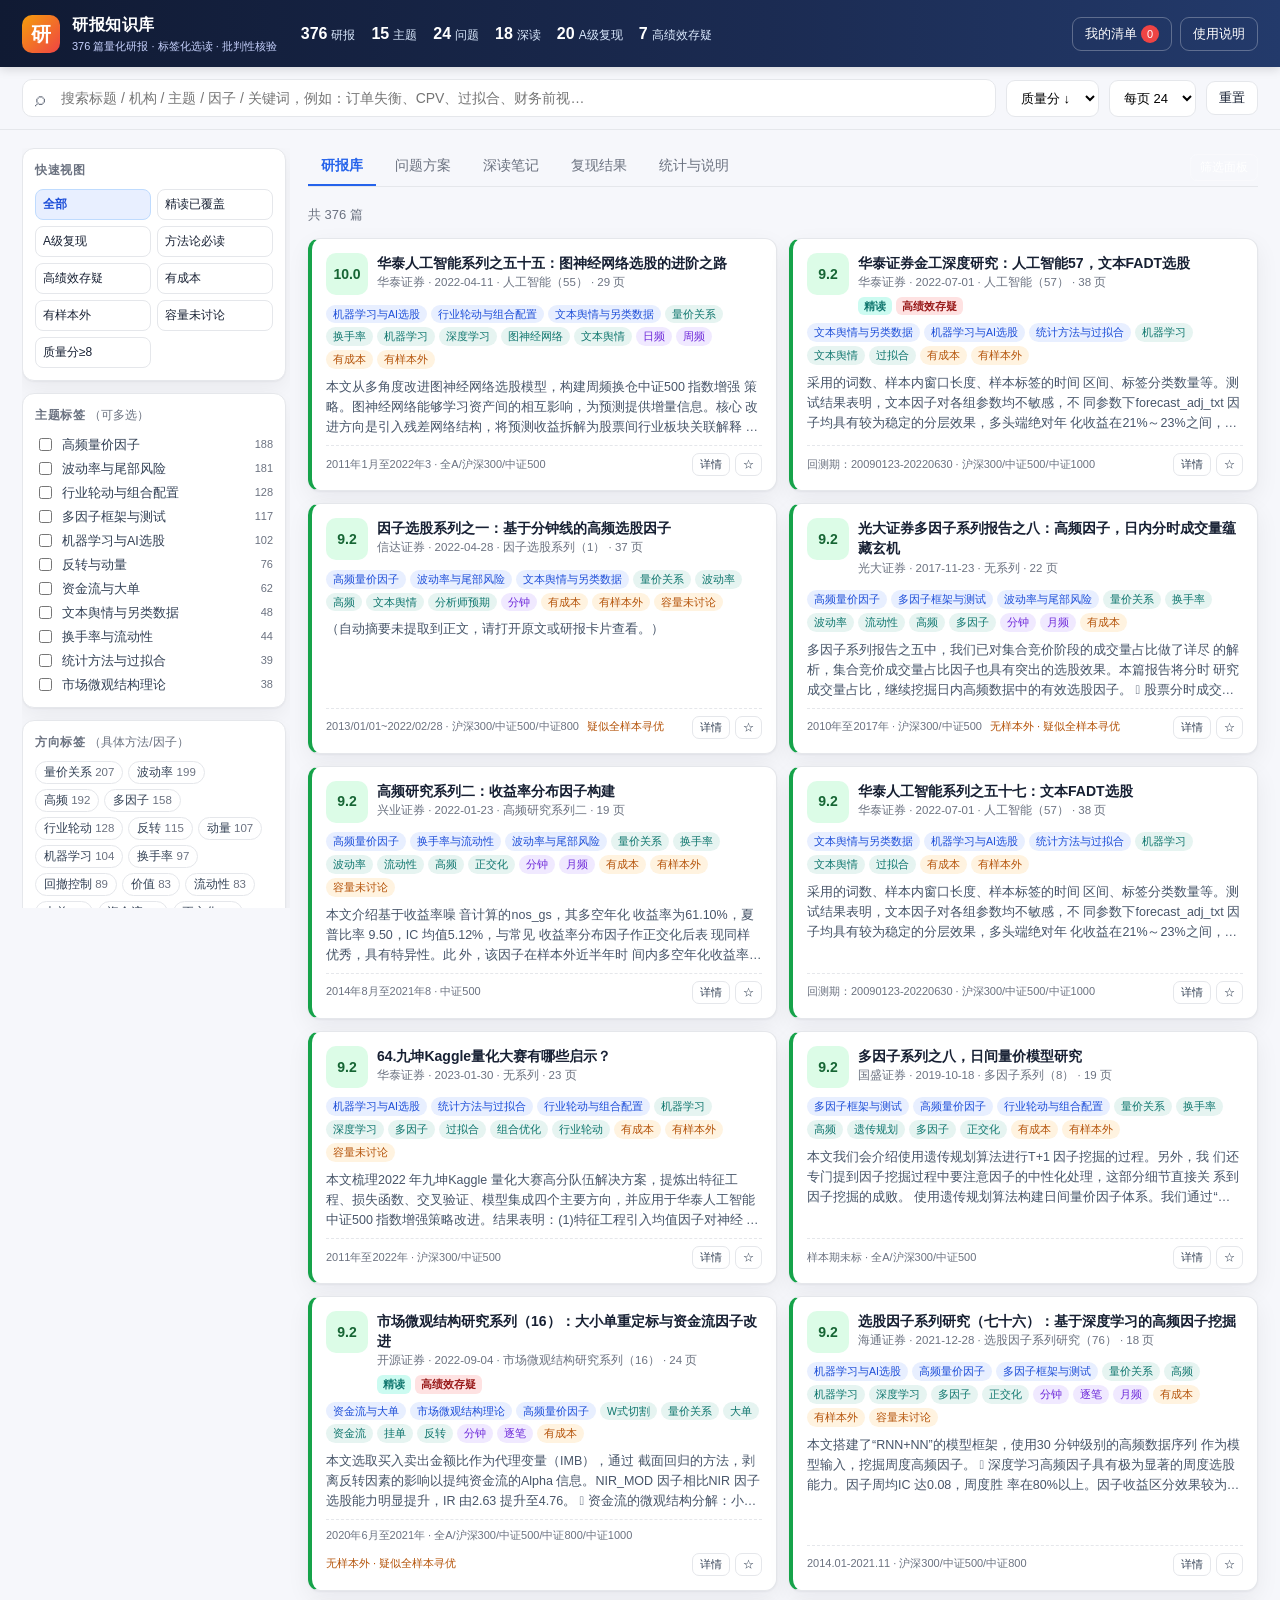
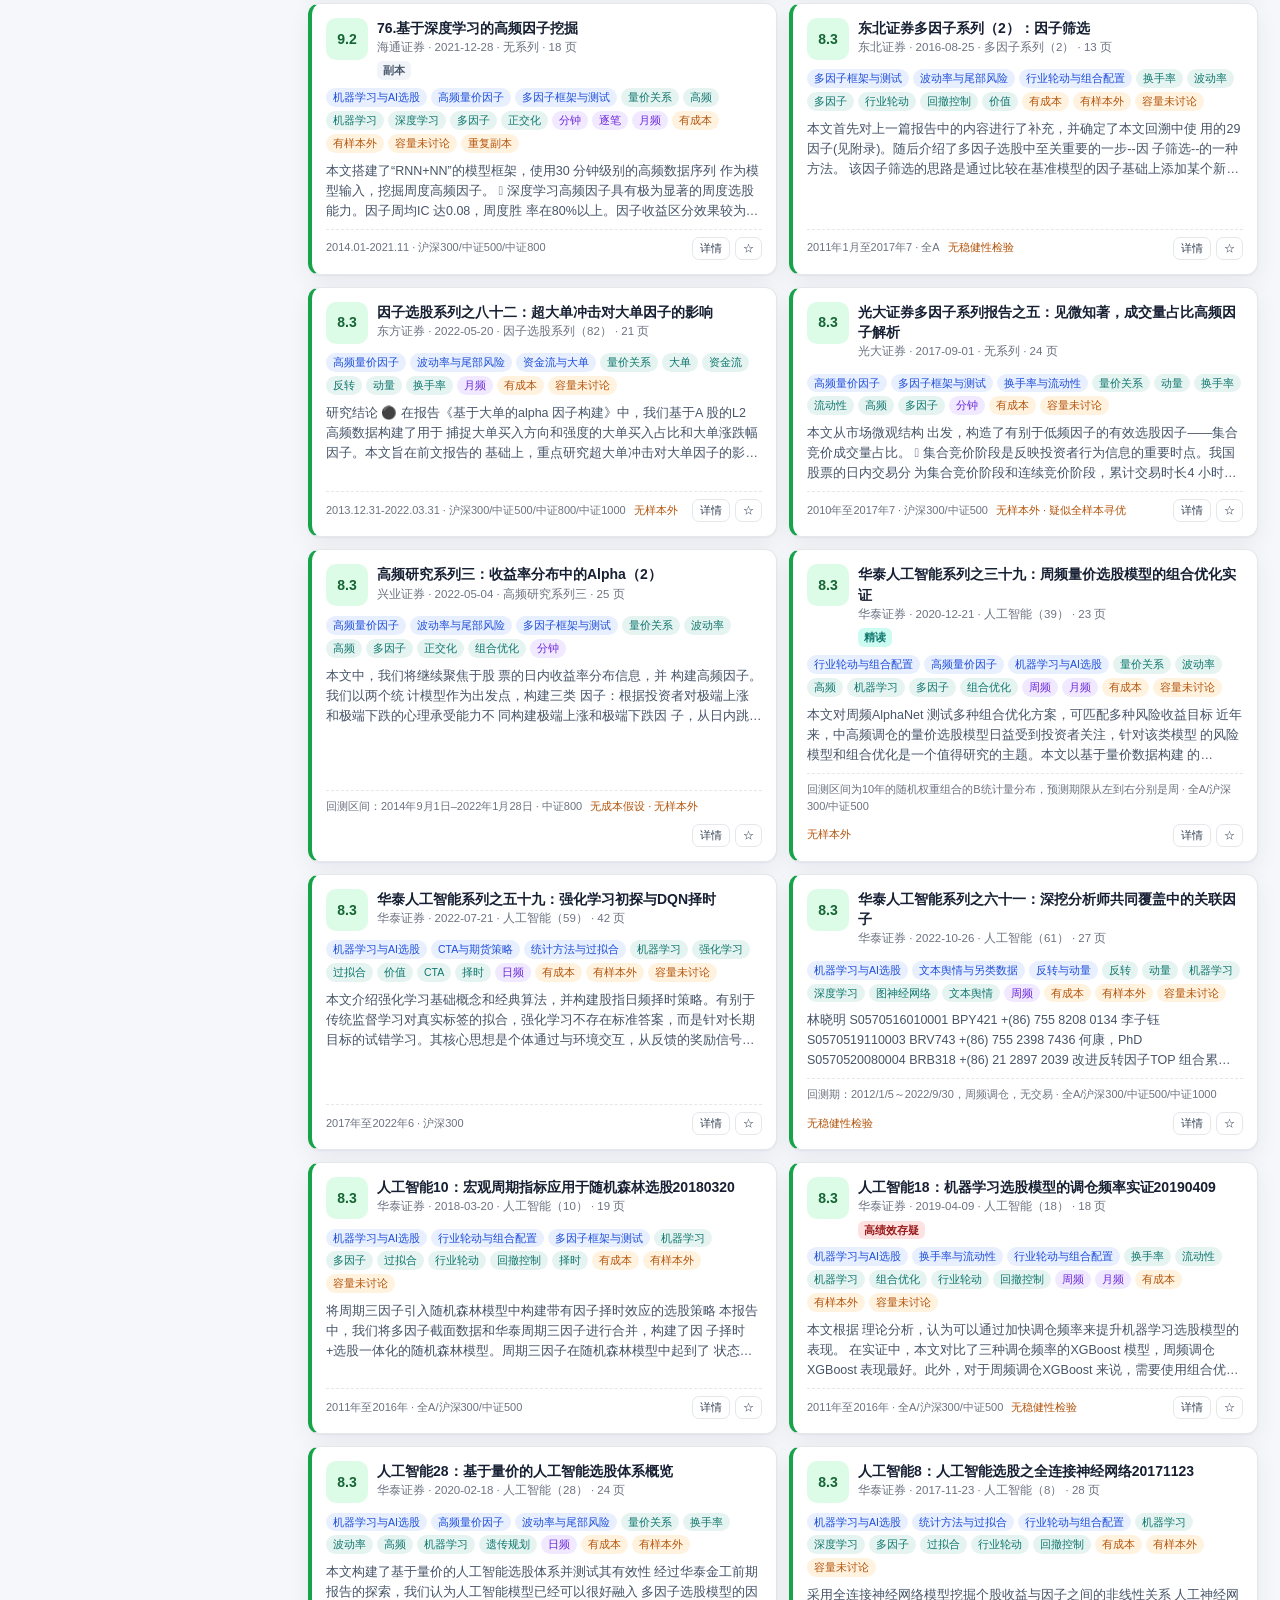
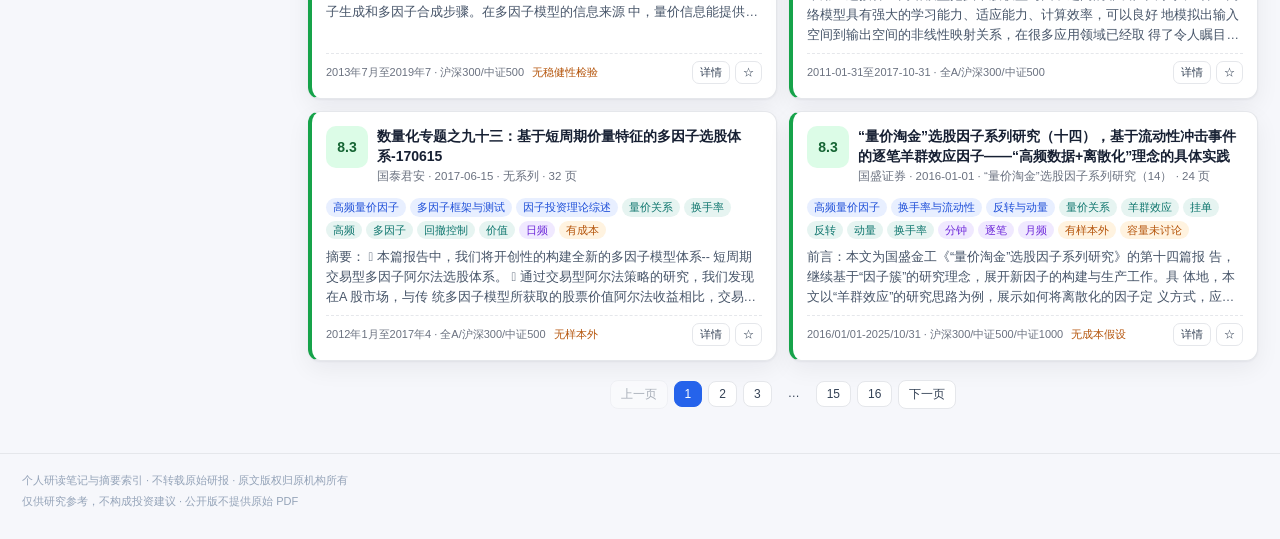
==== index.html @ 645e10ea "Initial public knowledge base" ====
<!DOCTYPE html>
<html lang="zh-CN">
<head>
  <meta charset="UTF-8">
  <meta name="viewport" content="width=device-width, initial-scale=1.0">
  <title>研报知识库 · 可视化选读</title>
  <link rel="stylesheet" href="style.css">
</head>
<body>
  <header class="topbar">
    <div class="brand">
      <div class="brand-mark">研</div>
      <div>
        <div class="brand-title">研报知识库</div>
        <div class="brand-sub">376 篇量化研报 · 标签化选读 · 批判性核验</div>
      </div>
    </div>
    <div class="topstats" id="topStats"></div>
    <div class="topactions">
      <button class="btn ghost" id="btnBookmarks">我的清单 <span class="count" id="bmCount">0</span></button>
      <button class="btn ghost" id="btnHelp">使用说明</button>
    </div>
  </header>

  <div class="searchbar">
    <div class="searchbox">
      <span class="search-icon">⌕</span>
      <input id="searchInput" type="search" placeholder="搜索标题 / 机构 / 主题 / 因子 / 关键词，例如：订单失衡、CPV、过拟合、财务前视…">
    </div>
    <select id="sortSelect" class="select" title="排序">
      <option value="score_desc">质量分 ↓</option>
      <option value="score_asc">质量分 ↑</option>
      <option value="date_desc">日期 ↓</option>
      <option value="date_asc">日期 ↑</option>
      <option value="firm_asc">机构 A-Z</option>
      <option value="title_asc">标题 A-Z</option>
    </select>
    <select id="pageSize" class="select" title="每页数量">
      <option value="24">每页 24</option>
      <option value="48">每页 48</option>
      <option value="96">每页 96</option>
      <option value="all">全部</option>
    </select>
    <button class="btn" id="btnReset">重置</button>
  </div>

  <div class="layout">
    <aside class="sidebar" id="sidebar">
      <section class="side-section">
        <h3>快速视图</h3>
        <div class="quick-grid" id="quickViews"></div>
      </section>

      <section class="side-section">
        <h3>主题标签 <span class="muted">（可多选）</span></h3>
        <div class="check-list" id="topicFilters"></div>
      </section>

      <section class="side-section">
        <h3>方向标签 <span class="muted">（具体方法/因子）</span></h3>
        <div class="tagcloud" id="directionFilters"></div>
      </section>

      <section class="side-section">
        <h3>筛选</h3>
        <label class="field">
          <span>机构</span>
          <select id="firmSelect" class="select wide"><option value="">全部机构</option></select>
        </label>
        <label class="field">
          <span>年份</span>
          <select id="yearSelect" class="select wide"><option value="">全部年份</option></select>
        </label>
        <label class="field">
          <span>最低质量分 <b id="scoreVal">0</b></span>
          <input id="scoreRange" type="range" min="0" max="10" step="0.5" value="0">
        </label>
      </section>

      <section class="side-section side-note">
        <h3>标签说明</h3>
        <div class="legend">
          <span class="tag topic">主题</span>
          <span class="tag direction">方向</span>
          <span class="tag data">数据</span>
          <span class="tag value">价值</span>
          <span class="tag deep">精读</span>
          <span class="tag suspect">存疑</span>
        </div>
        <p>质量分来自证据关键词评分（样本期/股票池/成本/样本外/稳健性/正交/容量等），是“证据披露完整度”，不是收益预测。</p>
      </section>
    </aside>

    <main class="main">
      <nav class="tabs">
        <button class="tab active" data-tab="reports">研报库</button>
        <button class="tab" data-tab="problems">问题方案</button>
        <button class="tab" data-tab="deep">深读笔记</button>
        <button class="tab" data-tab="repro">复现结果</button>
        <button class="tab" data-tab="stats">统计与说明</button>
        <span class="tab-spacer"></span>
        <button class="btn small ghost" id="btnToggleSide">筛选面板</button>
      </nav>

      <section id="view-reports" class="view">
        <div class="resultbar">
          <div id="resultCount" class="result-count"></div>
          <div id="activeChips" class="active-chips"></div>
        </div>
        <div id="cards" class="cards"></div>
        <div id="pagination" class="pagination"></div>
      </section>

      <section id="view-problems" class="view" hidden>
        <div class="section-head">
          <h2>问题 → 多方案</h2>
          <p>按“症状/目标”选择问题卡；每张卡有 4-6 种方案、适用条件、风险与最小验证。</p>
        </div>
        <div id="problemList" class="problem-grid"></div>
      </section>

      <section id="view-deep" class="view" hidden>
        <div class="section-head">
          <h2>深读笔记</h2>
          <p>精读笔记、交叉核验、轻量验证与质量矩阵；含批判性意见，引用前请回原文核对。</p>
        </div>
        <div id="deepList" class="deep-grid"></div>
      </section>

      <section id="view-repro" class="view" hidden>
        <div class="section-head">
          <h2>第一批初步简单验证（日频因子）</h2>
          <p><b>L1 初步简单验证，不是完整复现，也不是策略推荐/实盘依据。</b>数据 2014-2025（剔除 2026 异常月）；日频、单一股票池、无行业中性/分钟/逐笔；详细报告见 <code>09_复现/05_报告/复现报告_第一批.md</code>。</p>
        </div>
        <div id="reproContent"></div>
      </section>

      <section id="view-stats" class="view" hidden>
        <div class="section-head">
          <h2>统计与使用说明</h2>
          <p>标签分布、机构分布、年份分布与质量分分布；点击主题条可直接筛选。</p>
        </div>
        <div id="statsContent" class="stats-wrap"></div>
      </section>
    </main>
  </div>

  <div id="modal" class="modal" hidden>
    <div class="modal-mask" data-close="1"></div>
    <div class="modal-body">
      <button class="modal-close" data-close="1">×</button>
      <div id="modalContent"></div>
    </div>
  </div>

  <div id="bookmarkPanel" class="drawer" hidden>
    <div class="drawer-mask" data-close-drawer="1"></div>
    <div class="drawer-body">
      <div class="drawer-head">
        <h2>我的清单</h2>
        <button class="btn small" data-close-drawer="1">关闭</button>
      </div>
      <div class="drawer-actions">
        <button class="btn small" id="btnExportCsv">导出 CSV</button>
        <button class="btn small" id="btnCopyMd">复制 Markdown</button>
        <button class="btn small danger" id="btnClearBm">清空</button>
      </div>
      <div id="bmList" class="bm-list"></div>
    </div>
  </div>

  <div id="helpPanel" class="drawer" hidden>
    <div class="drawer-mask" data-close-drawer="1"></div>
    <div class="drawer-body">
      <div class="drawer-head">
        <h2>使用说明</h2>
        <button class="btn small" data-close-drawer="1">关闭</button>
      </div>
      <div class="help-content">
        <h3>怎么选读</h3>
        <ol>
          <li><b>快速视图</b>：先点“精读已覆盖 / A级复现 / 方法论必读 / 高绩效存疑”，缩小范围。</li>
          <li><b>主题 + 方向标签</b>：主题回答“属于哪一类”，方向标签回答“具体讲什么因子/方法”。</li>
          <li><b>质量分</b>：证据披露完整度（样本期/股票池/成本/样本外/稳健性/正交/容量），不是收益高低。</li>
          <li><b>红旗</b>：卡片上的“高绩效存疑”表示绩效异常好、需 PBO/成本/样本外复核，不代表造假。</li>
          <li><b>收藏</b>：点 ☆ 加入“我的清单”，可导出 CSV/Markdown，作为你的阅读/复现队列。</li>
        </ol>
        <h3>标签体系</h3>
        <ul>
          <li><span class="tag topic">主题</span> 15 个知识域（高频量价、订单流、多因子、ML……）。</li>
          <li><span class="tag direction">方向</span> 具体因子/方法（W式切割、CPV/RPV、订单失衡、大单、知情交易……）。</li>
          <li><span class="tag data">数据</span> 分钟/快照/逐笔/Level2/日频/周频/月频。</li>
          <li><span class="tag value">价值</span> 精读、A级复现、方法论必读、有成本、有样本外、容量未讨论、重复副本。</li>
        </ul>
        <h3>引用与核对</h3>
        <p>本地版详情页有“卡片”和“原文”链接；公开版不提供原始 PDF。引用格式：<code>[P0021] 东吴证券《订单簿的温度（一）》</code>。</p>
        <h3>注意</h3>
        <p>所有摘要/标签为自动提取，公式/参数以原文为准；质量分是关键词法的粗筛，可能误判。</p>
      </div>
    </div>
  </div>

  <footer class="footer">
    <span>个人研读笔记与摘要索引 · 不转载原始研报 · 原文版权归原机构所有</span>
    <span>仅供研究参考，不构成投资建议 · 公开版不提供原始 PDF</span>
  </footer>

  <script src="data.js"></script>
  <script src="app.js"></script>
</body>
</html>
---- style.css ----
:root {
  --bg: #f6f7fb;
  --panel: #ffffff;
  --ink: #172033;
  --muted: #6b7280;
  --line: #e5e7eb;
  --blue: #2563eb;
  --blue-soft: #e8efff;
  --green: #0f766e;
  --green-soft: #e6f4f1;
  --purple: #6d28d9;
  --purple-soft: #f0e9ff;
  --orange: #b45309;
  --orange-soft: #fff3e0;
  --red: #b91c1c;
  --red-soft: #fee2e2;
  --gray-soft: #f1f5f9;
  --shadow: 0 1px 2px rgba(16, 24, 40, .05), 0 8px 24px rgba(16, 24, 40, .06);
  --radius: 12px;
}

* { box-sizing: border-box; }
html, body { margin: 0; padding: 0; }
body {
  font-family: "Microsoft YaHei", "PingFang SC", "Noto Sans CJK SC", "Segoe UI", sans-serif;
  background: var(--bg);
  color: var(--ink);
  font-size: 14px;
  line-height: 1.6;
}
button, input, select { font-family: inherit; }
button { cursor: pointer; }
a { color: var(--blue); text-decoration: none; }
a:hover { text-decoration: underline; }
code { background: var(--gray-soft); padding: 1px 5px; border-radius: 4px; font-size: 12px; }

/* topbar */
.topbar {
  position: sticky; top: 0; z-index: 30;
  display: flex; align-items: center; gap: 24px;
  padding: 12px 22px;
  background: linear-gradient(90deg, #101a33 0%, #1b2b52 60%, #233a6b 100%);
  color: #fff;
  box-shadow: 0 2px 10px rgba(0,0,0,.15);
}
.brand { display: flex; align-items: center; gap: 12px; min-width: 250px; }
.brand-mark {
  width: 38px; height: 38px; border-radius: 10px;
  display: grid; place-items: center;
  background: linear-gradient(135deg, #f59e0b, #ef4444);
  font-weight: 800; font-size: 20px;
}
.brand-title { font-weight: 700; font-size: 16px; letter-spacing: .5px; }
.brand-sub { font-size: 11px; color: #c7d2fe; }
.topstats { display: flex; gap: 16px; flex: 1; flex-wrap: wrap; }
.topstats .ts { font-size: 12px; color: #dbeafe; }
.topstats .ts b { font-size: 16px; color: #fff; margin-right: 4px; }
.topactions { display: flex; gap: 8px; }

/* buttons */
.btn {
  border: 1px solid var(--line); background: var(--panel); color: var(--ink);
  border-radius: 9px; padding: 7px 12px; font-size: 13px;
  transition: .15s ease;
}
.btn:hover { border-color: #cbd5e1; background: #f8fafc; }
.btn.ghost { background: transparent; color: #fff; border-color: rgba(255,255,255,.28); }
.btn.ghost:hover { background: rgba(255,255,255,.1); }
.btn.small { padding: 4px 9px; font-size: 12px; border-radius: 7px; }
.btn.danger { color: var(--red); border-color: #fecaca; }
.btn.danger:hover { background: var(--red-soft); }
.btn.active { background: var(--blue); color: #fff; border-color: var(--blue); }
.count {
  display: inline-grid; place-items: center; min-width: 18px; height: 18px;
  padding: 0 5px; border-radius: 9px; background: #ef4444; color: #fff; font-size: 11px;
}

/* searchbar */
.searchbar {
  position: sticky; top: 62px; z-index: 20;
  display: flex; gap: 10px; align-items: center;
  padding: 12px 22px;
  background: rgba(246,247,251,.94);
  backdrop-filter: blur(8px);
  border-bottom: 1px solid var(--line);
}
.searchbox { flex: 1; position: relative; }
.searchbox input {
  width: 100%; padding: 10px 14px 10px 38px;
  border: 1px solid var(--line); border-radius: 10px;
  background: var(--panel); font-size: 14px; outline: none;
}
.searchbox input:focus { border-color: var(--blue); box-shadow: 0 0 0 3px var(--blue-soft); }
.search-icon {
  position: absolute; left: 13px; top: 50%; transform: translateY(-50%);
  color: var(--muted); font-size: 20px; line-height: 1;
}
.select {
  padding: 9px 10px; border: 1px solid var(--line); border-radius: 9px;
  background: var(--panel); font-size: 13px; outline: none;
}
.select.wide { width: 100%; }

/* layout */
.layout { display: flex; gap: 18px; padding: 18px 22px 40px; align-items: flex-start; }
.sidebar {
  width: 268px; flex: 0 0 268px;
  position: sticky; top: 124px;
  max-height: calc(100vh - 140px);
  overflow: auto;
  padding-right: 4px;
}
.side-section {
  background: var(--panel); border: 1px solid var(--line); border-radius: var(--radius);
  padding: 12px; margin-bottom: 12px; box-shadow: var(--shadow);
}
.side-section h3 {
  margin: 0 0 9px; font-size: 12px; color: var(--muted);
  text-transform: uppercase; letter-spacing: .6px;
}
.muted { color: var(--muted); font-weight: 400; text-transform: none; letter-spacing: 0; }
.quick-grid { display: grid; grid-template-columns: 1fr 1fr; gap: 6px; }
.quick-btn {
  border: 1px solid var(--line); background: #fff; border-radius: 8px;
  padding: 6px 7px; font-size: 12px; text-align: left; color: var(--ink);
}
.quick-btn:hover { border-color: #cbd5e1; background: #f8fafc; }
.quick-btn.active { background: var(--blue-soft); border-color: #bfdbfe; color: #1d4ed8; font-weight: 600; }
.check-list { display: flex; flex-direction: column; gap: 4px; max-height: 260px; overflow: auto; }
.check-item { display: flex; align-items: center; gap: 7px; font-size: 12.5px; color: #334155; }
.check-item input { accent-color: var(--blue); }
.check-item .n { margin-left: auto; color: var(--muted); font-size: 11px; }
.tagcloud { display: flex; flex-wrap: wrap; gap: 5px; max-height: 240px; overflow: auto; }
.tagbtn {
  border: 1px solid var(--line); background: #fff; border-radius: 999px;
  padding: 3px 8px; font-size: 11.5px; color: #334155;
}
.tagbtn:hover { border-color: #cbd5e1; }
.tagbtn.active { background: var(--green-soft); border-color: #99f6e4; color: var(--green); font-weight: 600; }
.field { display: block; margin-bottom: 9px; font-size: 12px; color: var(--muted); }
.field span { display: flex; justify-content: space-between; margin-bottom: 4px; }
.field input[type=range] { width: 100%; accent-color: var(--blue); }
.side-note p { font-size: 11.5px; color: var(--muted); margin: 7px 0 0; }
.legend { display: flex; flex-wrap: wrap; gap: 5px; }

/* main */
.main { flex: 1; min-width: 0; }
.tabs {
  display: flex; gap: 6px; align-items: center;
  border-bottom: 1px solid var(--line); margin-bottom: 14px;
}
.tab {
  border: none; background: transparent; padding: 9px 13px;
  font-size: 14px; color: var(--muted); border-bottom: 2px solid transparent;
}
.tab:hover { color: var(--ink); }
.tab.active { color: var(--blue); border-bottom-color: var(--blue); font-weight: 600; }
.tab-spacer { flex: 1; }
.resultbar { display: flex; align-items: flex-start; gap: 12px; margin-bottom: 12px; flex-wrap: wrap; }
.result-count { font-size: 13px; color: var(--muted); white-space: nowrap; padding-top: 4px; }
.active-chips { display: flex; flex-wrap: wrap; gap: 6px; }
.chip {
  display: inline-flex; align-items: center; gap: 5px;
  background: var(--blue-soft); color: #1e40af; border: 1px solid #bfdbfe;
  border-radius: 999px; padding: 2px 8px; font-size: 11.5px;
}
.chip button { border: none; background: transparent; color: inherit; font-size: 14px; line-height: 1; padding: 0; }

/* cards */
.cards { display: grid; grid-template-columns: repeat(auto-fill, minmax(330px, 1fr)); gap: 12px; }
.card {
  background: var(--panel); border: 1px solid var(--line); border-radius: var(--radius);
  padding: 14px; box-shadow: var(--shadow);
  display: flex; flex-direction: column; gap: 8px;
  border-left: 4px solid #cbd5e1;
  transition: .15s ease;
}
.card:hover { transform: translateY(-1px); border-color: #cbd5e1; box-shadow: 0 10px 26px rgba(16,24,40,.09); }
.card.s-high { border-left-color: #16a34a; }
.card.s-mid { border-left-color: #eab308; }
.card.s-low { border-left-color: #ef4444; }
.card-top { display: flex; align-items: flex-start; gap: 9px; }
.score {
  flex: 0 0 auto; min-width: 42px; height: 42px; border-radius: 10px;
  display: grid; place-items: center; font-weight: 800; font-size: 14px;
  background: var(--gray-soft); color: #334155;
}
.score.high { background: #dcfce7; color: #166534; }
.score.mid { background: #fef9c3; color: #854d0e; }
.score.low { background: #fee2e2; color: #991b1b; }
.card-title { font-weight: 700; font-size: 14px; line-height: 1.45; margin: 0; }
.card-title a { color: var(--ink); }
.card-title a:hover { color: var(--blue); text-decoration: none; }
.card-meta { font-size: 11.5px; color: var(--muted); }
.card-badges { display: flex; flex-wrap: wrap; gap: 4px; }
.badge {
  display: inline-flex; align-items: center; gap: 3px;
  border-radius: 6px; padding: 1px 6px; font-size: 10.5px; font-weight: 600;
}
.badge.deep { background: #ccfbf1; color: #0f766e; }
.badge.a { background: #dcfce7; color: #166534; }
.badge.suspect { background: #fee2e2; color: #991b1b; }
.badge.method { background: #e0e7ff; color: #3730a3; }
.badge.dup { background: #f1f5f9; color: #475569; }
.tags { display: flex; flex-wrap: wrap; gap: 4px; }
.tag {
  display: inline-flex; align-items: center;
  border-radius: 999px; padding: 1px 7px; font-size: 10.5px; white-space: nowrap;
}
.tag.topic { background: var(--blue-soft); color: #1d4ed8; }
.tag.direction { background: var(--green-soft); color: var(--green); }
.tag.data { background: var(--purple-soft); color: var(--purple); }
.tag.value { background: var(--orange-soft); color: var(--orange); }
.tag.deep { background: #ccfbf1; color: #0f766e; }
.tag.suspect { background: var(--red-soft); color: var(--red); }
.tag.plain { background: var(--gray-soft); color: #475569; }
.summary {
  font-size: 12.5px; color: #475569;
  display: -webkit-box; -webkit-line-clamp: 3; -webkit-box-orient: vertical;
  overflow: hidden;
}
.card-foot {
  display: flex; align-items: center; gap: 8px; margin-top: auto;
  padding-top: 7px; border-top: 1px dashed var(--line);
  font-size: 11px; color: var(--muted); flex-wrap: wrap;
}
.card-actions { margin-left: auto; display: flex; gap: 5px; }
.mini {
  border: 1px solid var(--line); background: #fff; border-radius: 7px;
  padding: 3px 7px; font-size: 11px; color: #334155;
}
.mini:hover { border-color: #cbd5e1; background: #f8fafc; }
.mini.star.on { background: #fef9c3; border-color: #fde68a; color: #92400e; }
.flagline { color: #b45309; font-size: 11px; }

/* pagination */
.pagination { display: flex; align-items: center; justify-content: center; gap: 6px; padding: 18px 0 4px; flex-wrap: wrap; }
.page-btn {
  border: 1px solid var(--line); background: #fff; border-radius: 8px;
  padding: 5px 10px; font-size: 12px; color: #334155;
}
.page-btn.active { background: var(--blue); color: #fff; border-color: var(--blue); }
.page-btn:disabled { opacity: .4; cursor: default; }

/* problem / deep grids */
.section-head { margin: 4px 0 14px; }
.section-head h2 { margin: 0 0 4px; font-size: 20px; }
.section-head p { margin: 0; color: var(--muted); font-size: 12.5px; }
.problem-grid { display: grid; grid-template-columns: repeat(auto-fill, minmax(340px, 1fr)); gap: 12px; }
.problem-card {
  background: var(--panel); border: 1px solid var(--line); border-radius: var(--radius);
  padding: 14px; box-shadow: var(--shadow); cursor: pointer;
}
.problem-card:hover { border-color: #cbd5e1; }
.problem-card h3 { margin: 0 0 6px; font-size: 14px; }
.problem-card .path { font-size: 11px; color: var(--muted); }
.sol-list { display: flex; flex-wrap: wrap; gap: 4px; margin-top: 8px; }
.sol {
  background: var(--green-soft); color: var(--green); border-radius: 6px;
  padding: 1px 6px; font-size: 10.5px;
}
.deep-grid { display: grid; grid-template-columns: repeat(auto-fill, minmax(340px, 1fr)); gap: 12px; }
.deep-card {
  background: var(--panel); border: 1px solid var(--line); border-radius: var(--radius);
  padding: 14px; box-shadow: var(--shadow); cursor: pointer;
}
.deep-card:hover { border-color: #cbd5e1; }
.deep-card h3 { margin: 0 0 5px; font-size: 14px; }
.deep-card .path { font-size: 11px; color: var(--muted); }
.rating { color: var(--red); font-weight: 700; font-size: 11px; }

/* stats */
.stats-wrap { display: grid; grid-template-columns: 1fr 1fr; gap: 14px; }
.stat-card {
  background: var(--panel); border: 1px solid var(--line); border-radius: var(--radius);
  padding: 14px; box-shadow: var(--shadow);
}
.stat-card h3 { margin: 0 0 10px; font-size: 14px; }
.bar-row { display: grid; grid-template-columns: 150px 1fr 40px; gap: 8px; align-items: center; margin: 5px 0; font-size: 11.5px; }
.bar-label { color: #334155; overflow: hidden; text-overflow: ellipsis; white-space: nowrap; }
.bar-track { height: 9px; background: var(--gray-soft); border-radius: 6px; overflow: hidden; }
.bar-fill { height: 100%; background: linear-gradient(90deg, #60a5fa, #2563eb); border-radius: 6px; }
.bar-num { text-align: right; color: var(--muted); }
.stat-card.wide { grid-column: 1 / -1; }
.kpi-grid { display: grid; grid-template-columns: repeat(4, 1fr); gap: 10px; }
.kpi { background: #f8fafc; border: 1px solid var(--line); border-radius: 10px; padding: 10px; }
.kpi b { display: block; font-size: 20px; color: var(--ink); }
.kpi span { font-size: 11px; color: var(--muted); }

/* repro */
.repro-table { width: 100%; border-collapse: collapse; background: #fff; border: 1px solid var(--line); border-radius: 12px; overflow: hidden; font-size: 12px; }
.repro-table th { background: #f8fafc; color: var(--muted); text-align: left; padding: 8px 9px; border-bottom: 1px solid var(--line); font-weight: 600; white-space: nowrap; }
.repro-table td { padding: 8px 9px; border-bottom: 1px solid var(--line); }
.repro-table tr:last-child td { border-bottom: none; }
.repro-table td.pos { color: #15803d; font-weight: 700; }
.repro-table td.neg { color: #b91c1c; font-weight: 700; }
.status { display: inline-block; border-radius: 999px; padding: 1px 7px; font-size: 10.5px; font-weight: 600; white-space: nowrap; }
.status.ok { background: #dcfce7; color: #166534; }
.status.warn { background: #fef9c3; color: #854d0e; }
.status.bad { background: #fee2e2; color: #991b1b; }
.repro-note { background: #f8fafc; border: 1px solid var(--line); border-left: 3px solid var(--blue); border-radius: 10px; padding: 10px 12px; font-size: 12px; color: #475569; margin-bottom: 12px; }
.repro-imgs { display: grid; grid-template-columns: repeat(auto-fill, minmax(420px, 1fr)); gap: 12px; }
.repro-img-card { background: #fff; border: 1px solid var(--line); border-radius: 12px; padding: 10px; box-shadow: var(--shadow); }
.repro-img-card .cap { font-size: 12px; color: #334155; font-weight: 600; margin-bottom: 6px; }
.repro-img-card img { width: 100%; height: auto; border-radius: 8px; display: block; }

/* footer */
.footer {
  max-width: 1440px; margin: 0 auto; padding: 18px 22px 28px;
  display: flex; flex-direction: column; gap: 4px;
  font-size: 11px; color: #94a3b8; border-top: 1px solid var(--line);
}

/* modal */
.modal { position: fixed; inset: 0; z-index: 60; }
.modal-mask { position: absolute; inset: 0; background: rgba(15,23,42,.55); backdrop-filter: blur(2px); }
.modal-body {
  position: relative; z-index: 1;
  width: min(900px, calc(100vw - 40px));
  max-height: calc(100vh - 60px); overflow: auto;
  margin: 30px auto; background: #fff; border-radius: 14px;
  box-shadow: 0 20px 60px rgba(0,0,0,.3);
  padding: 24px;
}
.modal-close {
  position: sticky; top: 0; float: right;
  border: none; background: #f1f5f9; color: #334155;
  width: 30px; height: 30px; border-radius: 8px; font-size: 18px;
}
.modal h1 { font-size: 20px; margin: 0 0 6px; line-height: 1.4; }
.modal .meta { color: var(--muted); font-size: 12px; margin-bottom: 12px; }
.modal h2 { font-size: 15px; margin: 18px 0 7px; padding-bottom: 5px; border-bottom: 1px solid var(--line); }
.modal p { margin: 7px 0; font-size: 13px; color: #334155; }
.modal ul { margin: 6px 0; padding-left: 20px; }
.modal li { font-size: 13px; color: #334155; margin: 3px 0; }
.modal .kv { display: grid; grid-template-columns: 110px 1fr; gap: 4px 10px; font-size: 12.5px; }
.modal .kv .k { color: var(--muted); }
.modal .quote {
  background: #f8fafc; border-left: 3px solid var(--blue);
  padding: 8px 10px; font-size: 12.5px; color: #475569; margin: 7px 0;
  white-space: pre-wrap;
}
.modal .links { display: flex; gap: 8px; flex-wrap: wrap; margin-top: 12px; }
.md-pre {
  white-space: pre-wrap; word-break: break-word;
  background: #f8fafc; border: 1px solid var(--line); border-radius: 10px;
  padding: 12px; font-size: 12px; line-height: 1.65; color: #334155;
  max-height: 60vh; overflow: auto;
}

/* drawer */
.drawer { position: fixed; inset: 0; z-index: 70; }
.drawer-mask { position: absolute; inset: 0; background: rgba(15,23,42,.4); }
.drawer-body {
  position: absolute; right: 0; top: 0; bottom: 0;
  width: min(430px, 92vw); background: #fff; padding: 18px;
  box-shadow: -10px 0 30px rgba(0,0,0,.2); overflow: auto;
}
.drawer-head { display: flex; align-items: center; gap: 10px; margin-bottom: 10px; }
.drawer-head h2 { margin: 0; font-size: 18px; flex: 1; }
.drawer-actions { display: flex; gap: 6px; margin-bottom: 10px; flex-wrap: wrap; }
.bm-list { display: flex; flex-direction: column; gap: 8px; }
.bm-item { border: 1px solid var(--line); border-radius: 10px; padding: 9px; font-size: 12px; }
.bm-item b { font-size: 12.5px; }
.bm-item .m { color: var(--muted); font-size: 11px; margin-top: 2px; }
.bm-item .ops { display: flex; gap: 6px; margin-top: 6px; }
.help-content h3 { font-size: 14px; margin: 14px 0 5px; }
.help-content p, .help-content li { font-size: 12.5px; color: #334155; }

/* responsive */
@media (max-width: 1050px) {
  .topstats { display: none; }
  .sidebar { width: 230px; flex-basis: 230px; }
  .stats-wrap { grid-template-columns: 1fr; }
}
@media (max-width: 820px) {
  .topbar { gap: 10px; padding: 10px 14px; }
  .brand { min-width: 0; }
  .brand-sub { display: none; }
  .searchbar { top: 58px; padding: 9px 14px; flex-wrap: wrap; }
  .searchbox { flex-basis: 100%; }
  .layout { padding: 12px 14px 30px; }
  .sidebar { display: none; width: 100%; flex-basis: auto; position: static; max-height: none; }
  .sidebar.open { display: block; }
  .cards { grid-template-columns: 1fr; }
  .problem-grid, .deep-grid { grid-template-columns: 1fr; }
  .kpi-grid { grid-template-columns: 1fr 1fr; }
  .bar-row { grid-template-columns: 105px 1fr 34px; }
}
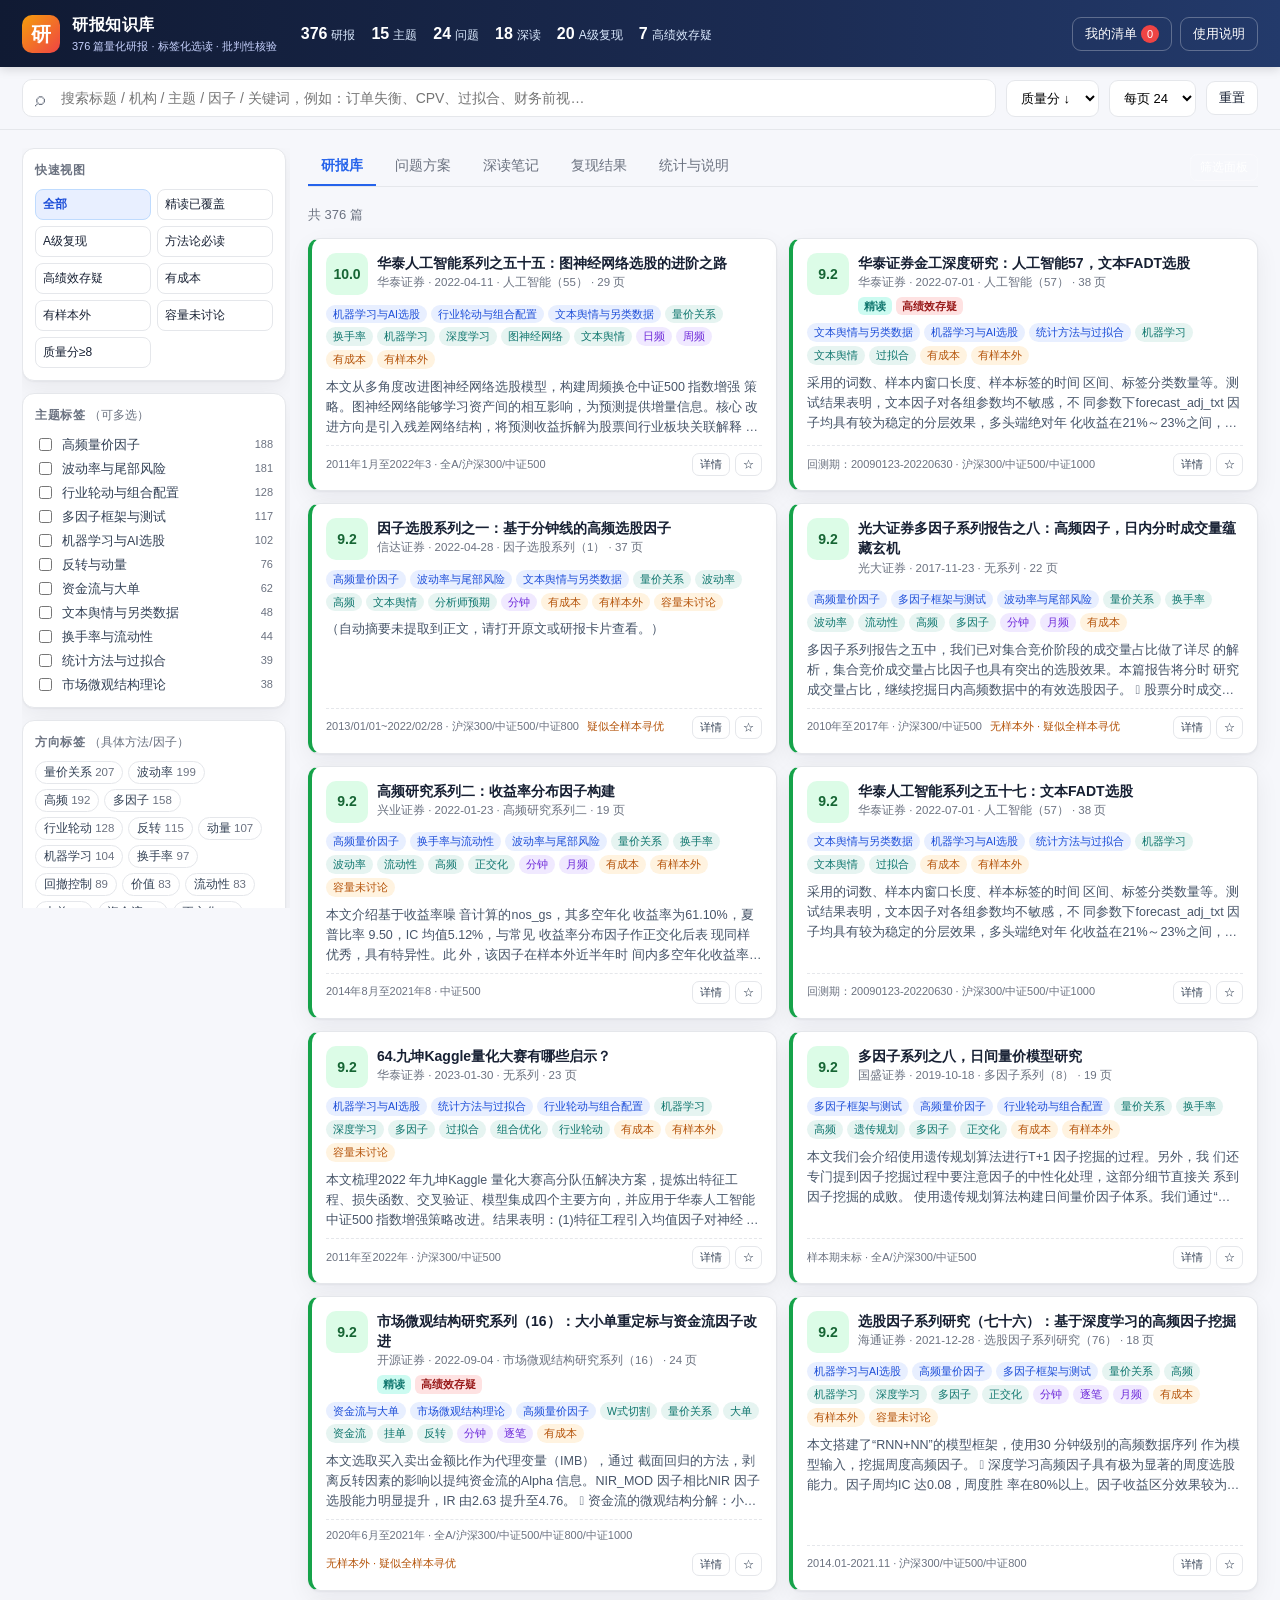
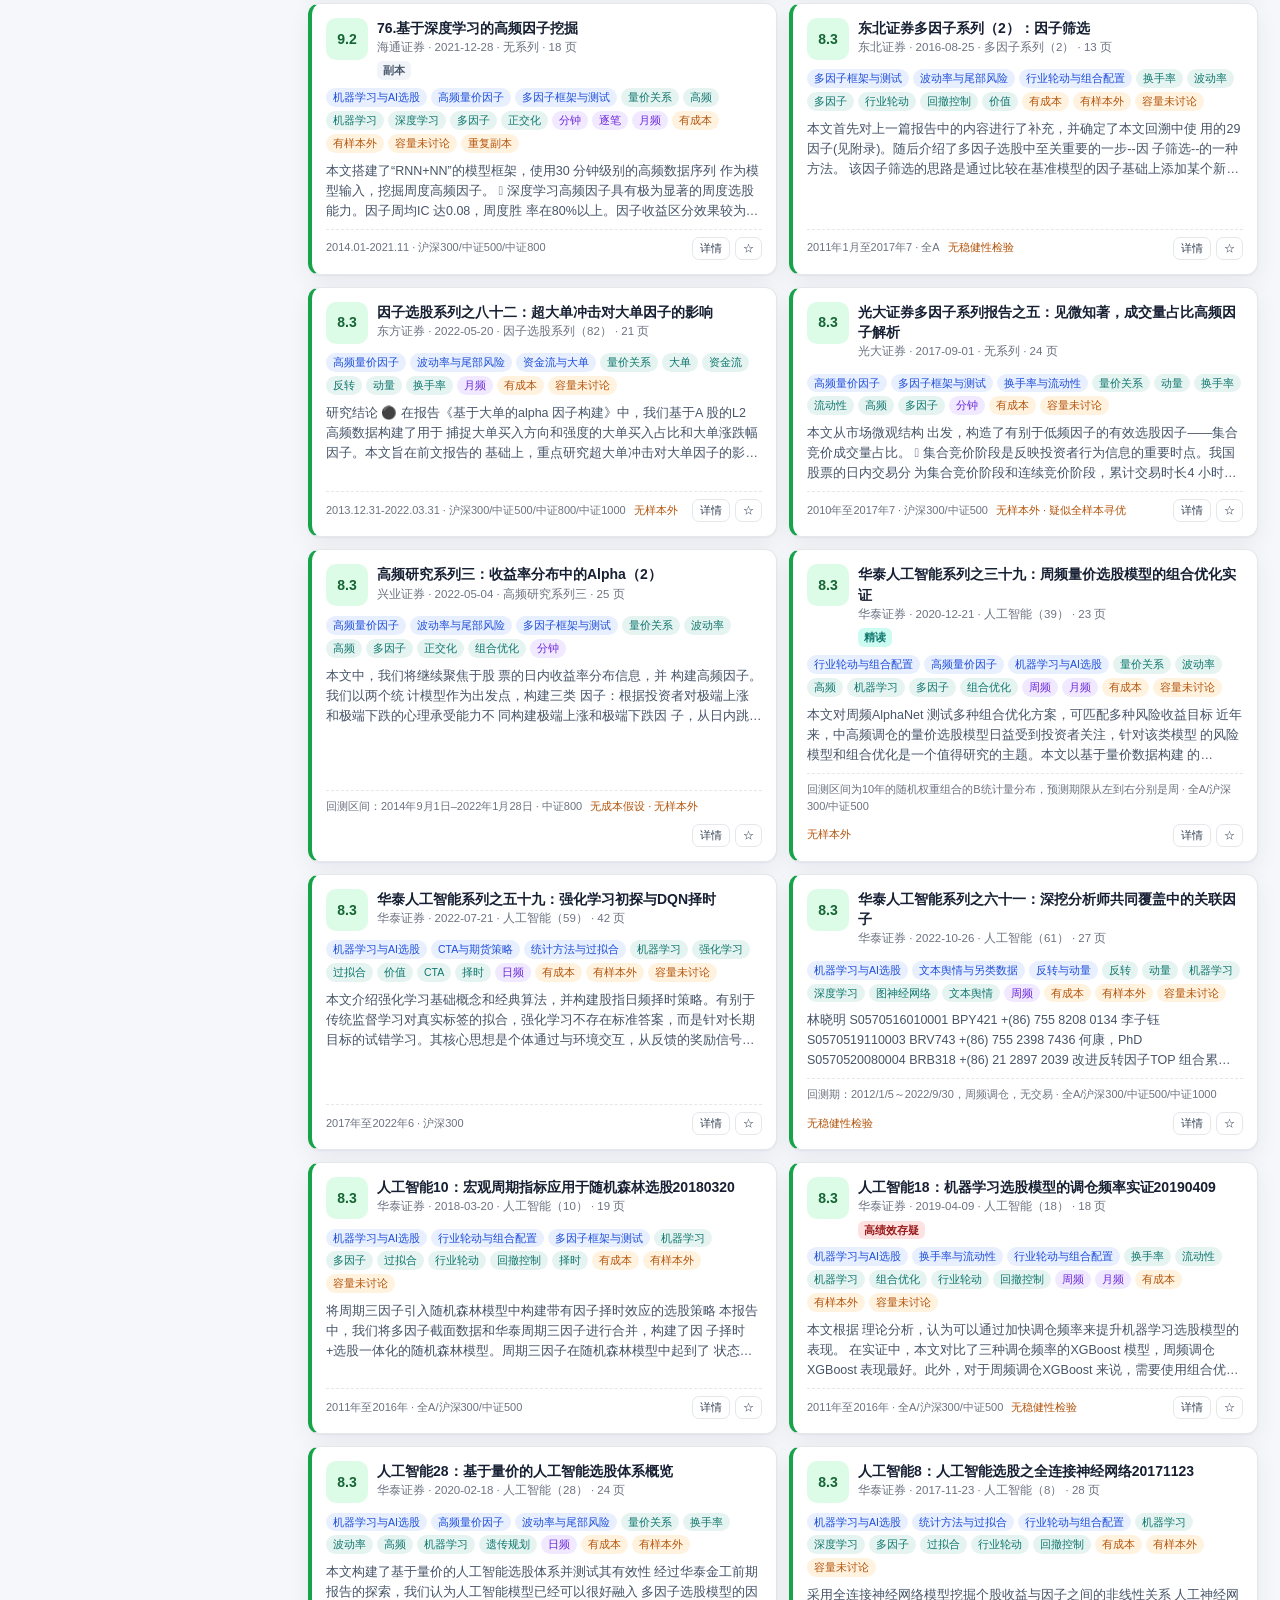
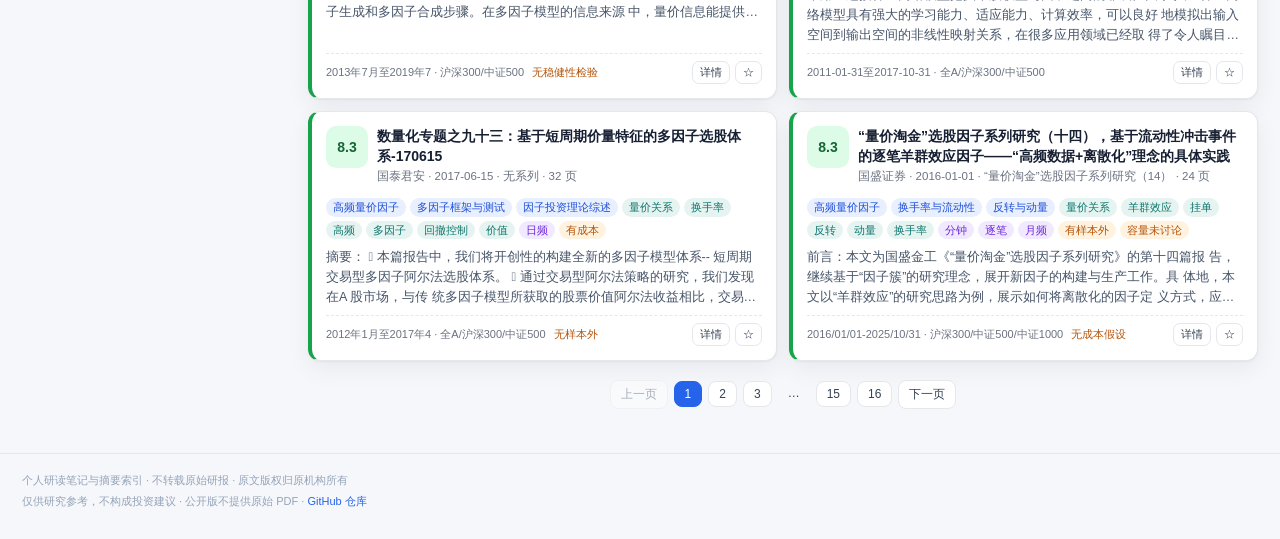
==== commit 4eb3dd8b: "restore public site and add update guide" ====
--- a/index.html
+++ b/index.html
@@ -202,7 +202,7 @@
 
   <footer class="footer">
     <span>个人研读笔记与摘要索引 · 不转载原始研报 · 原文版权归原机构所有</span>
-    <span>仅供研究参考，不构成投资建议 · 公开版不提供原始 PDF</span>
+    <span>仅供研究参考，不构成投资建议 · 公开版不提供原始 PDF · <a href="https://github.com/chenyh2003/quant-research-kb" target="_blank" rel="noopener">GitHub 仓库</a></span>
   </footer>
 
   <script src="data.js"></script>
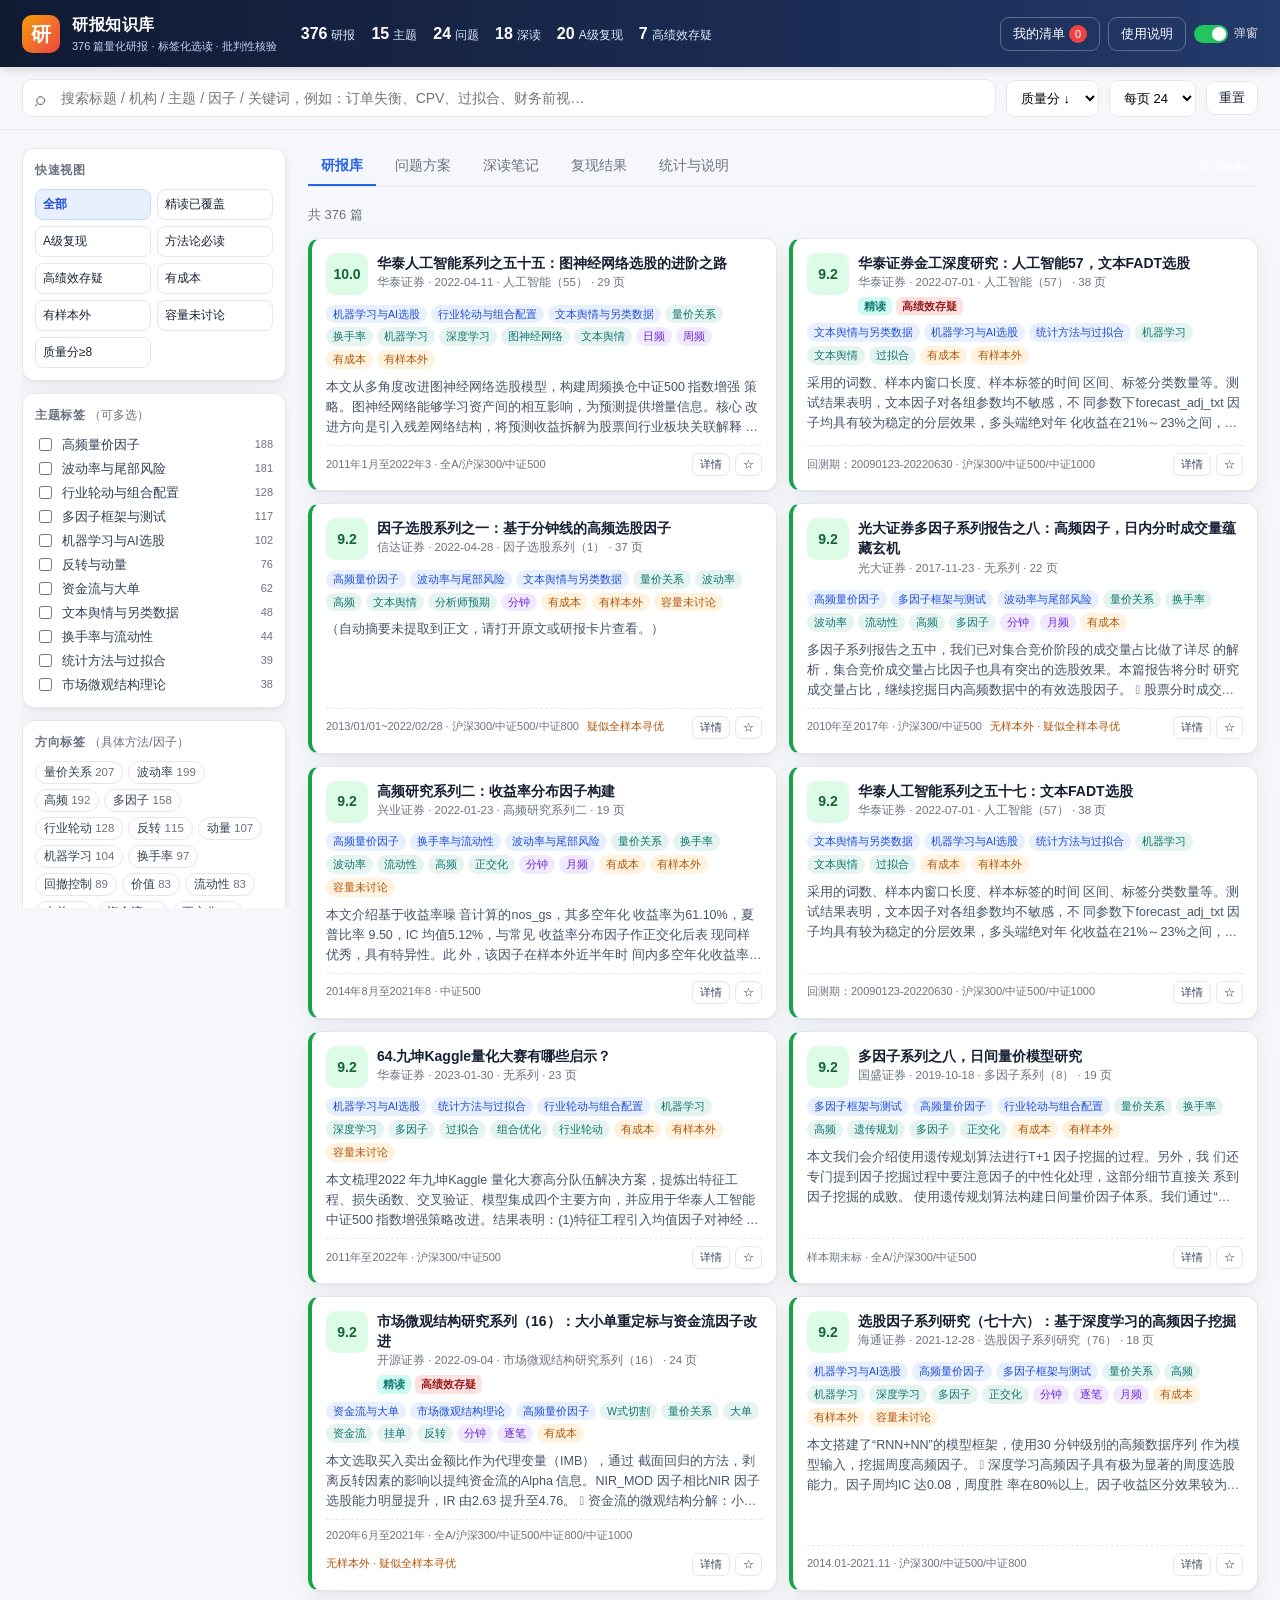
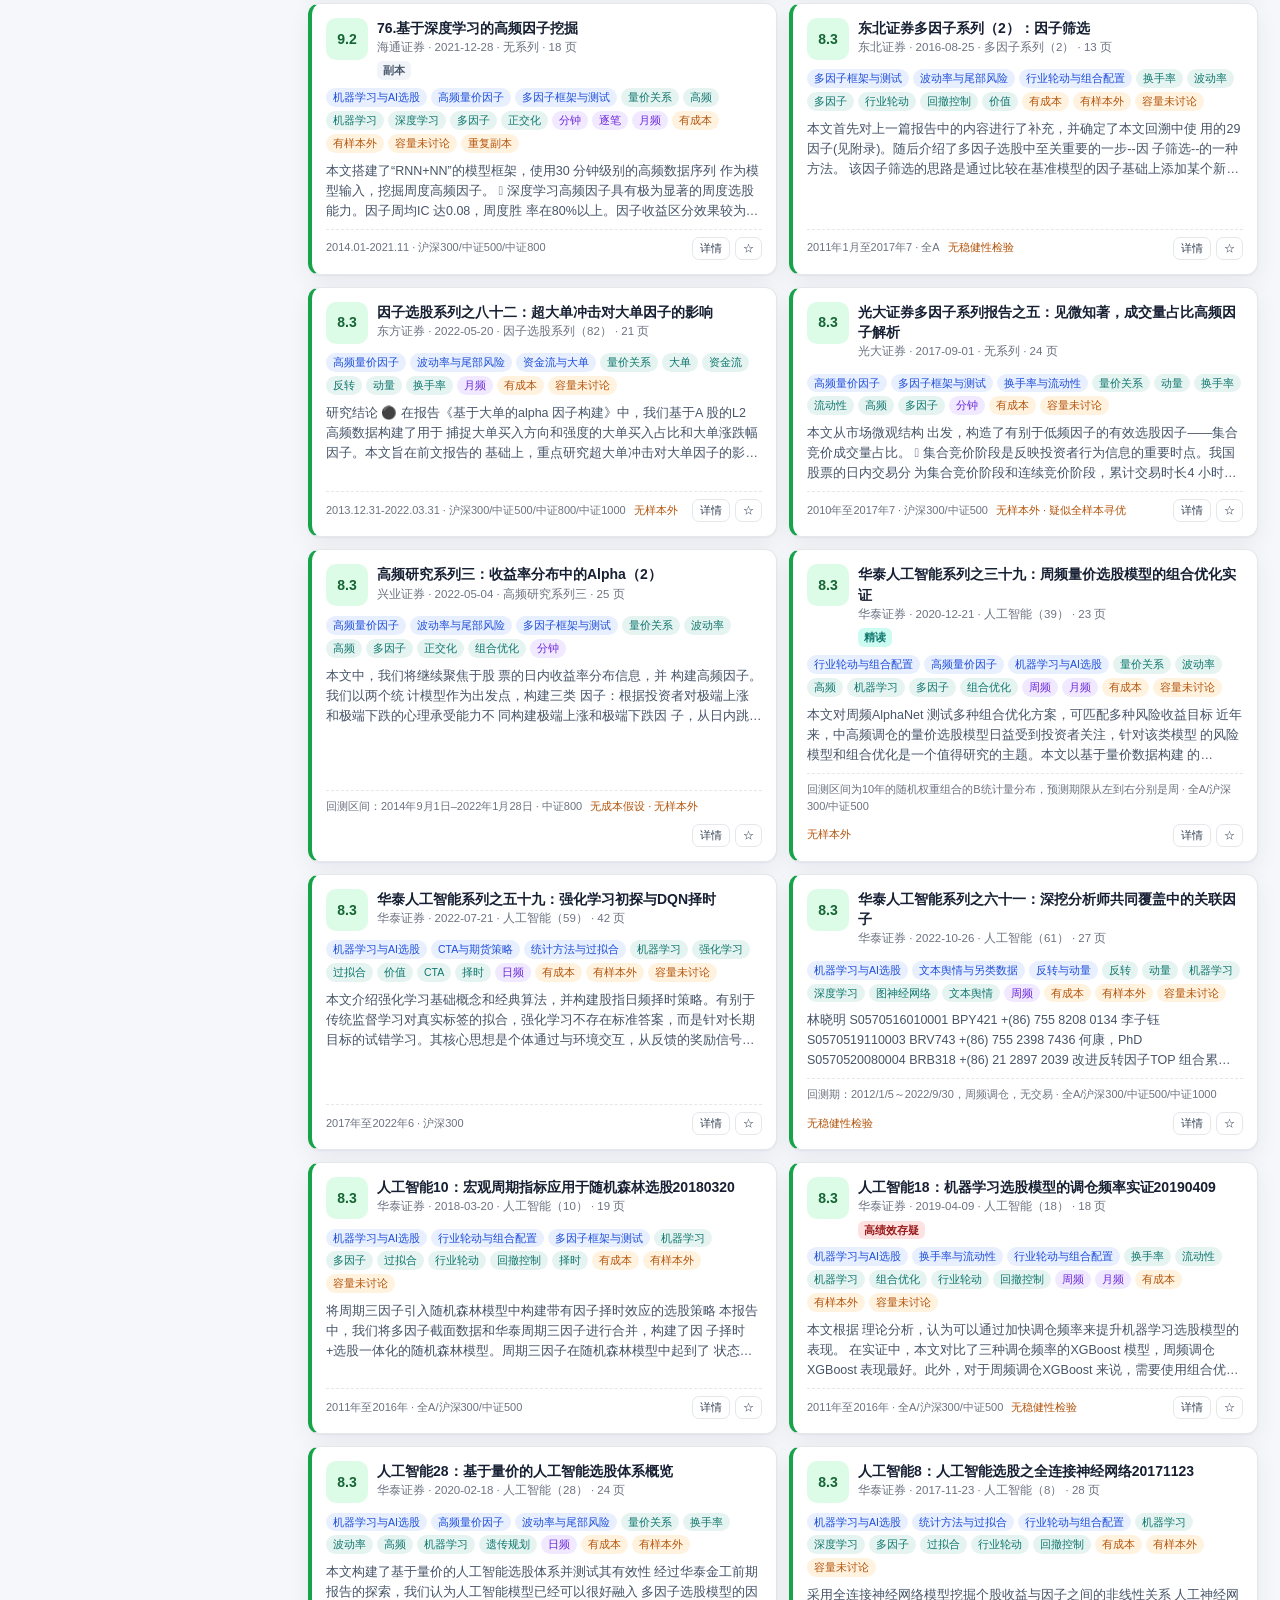
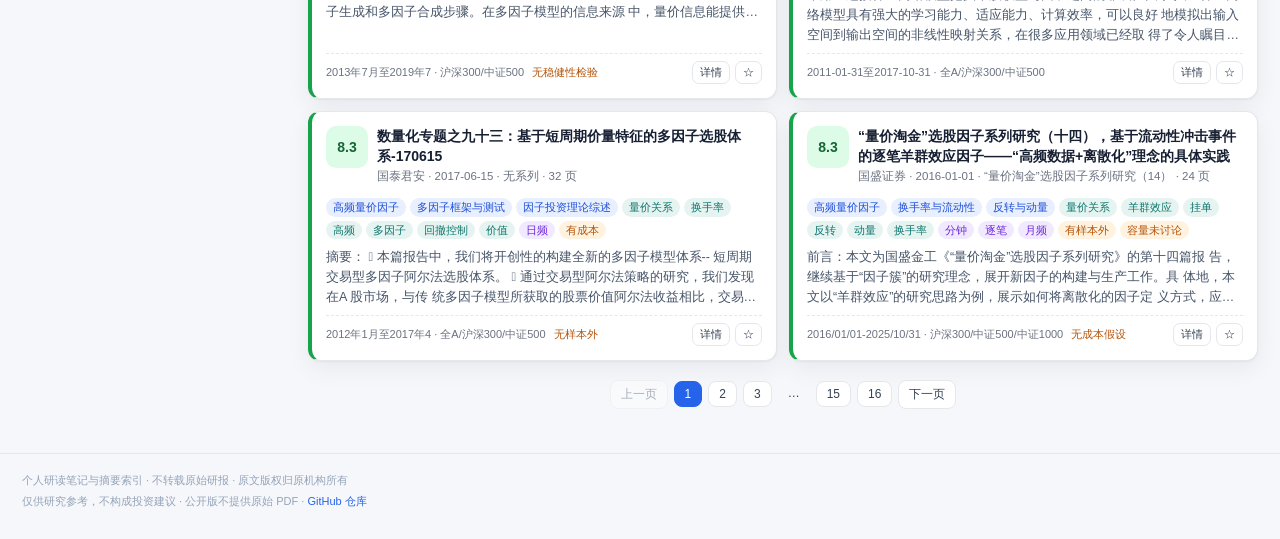
==== commit 1ff8c74c: "update knowledge base 2026-11-12 09:34" ====
--- a/index.html
+++ b/index.html
@@ -19,6 +19,11 @@
     <div class="topactions">
       <button class="btn ghost" id="btnBookmarks">我的清单 <span class="count" id="bmCount">0</span></button>
       <button class="btn ghost" id="btnHelp">使用说明</button>
+      <label class="switch" title="点击研报卡片时是否弹窗；关闭后本地版直接打开卡片文件">
+        <input type="checkbox" id="popupToggle" checked>
+        <span class="slider"></span>
+        <span class="switch-text">弹窗</span>
+      </label>
     </div>
   </header>
 
--- a/style.css
+++ b/style.css
@@ -55,7 +55,14 @@
 .topstats { display: flex; gap: 16px; flex: 1; flex-wrap: wrap; }
 .topstats .ts { font-size: 12px; color: #dbeafe; }
 .topstats .ts b { font-size: 16px; color: #fff; margin-right: 4px; }
-.topactions { display: flex; gap: 8px; }
+.topactions { display: flex; gap: 8px; align-items: center; }
+.switch { display: inline-flex; align-items: center; gap: 6px; cursor: pointer; user-select: none; font-size: 12px; }
+.switch input { display: none; }
+.switch .slider { width: 34px; height: 18px; border-radius: 999px; background: rgba(255,255,255,.25); position: relative; transition: background .2s; flex: 0 0 auto; }
+.switch .slider::after { content: ""; position: absolute; width: 14px; height: 14px; top: 2px; left: 2px; border-radius: 50%; background: #fff; transition: transform .2s; }
+.switch input:checked + .slider { background: #22c55e; }
+.switch input:checked + .slider::after { transform: translateX(16px); }
+.switch-text { color: #fff; opacity: .85; }
 
 /* buttons */
 .btn {
@@ -303,6 +310,10 @@
 .repro-img-card { background: #fff; border: 1px solid var(--line); border-radius: 12px; padding: 10px; box-shadow: var(--shadow); }
 .repro-img-card .cap { font-size: 12px; color: #334155; font-weight: 600; margin-bottom: 6px; }
 .repro-img-card img { width: 100%; height: auto; border-radius: 8px; display: block; }
+.l2-grid { display: grid; grid-template-columns: 1fr 1fr; gap: 12px; margin-top: 12px; }
+.l2-grid .stat-card { padding: 12px; }
+.l2-grid .repro-table { font-size: 11px; }
+.l2-grid .repro-table th, .l2-grid .repro-table td { padding: 6px 7px; }
 
 /* footer */
 .footer {
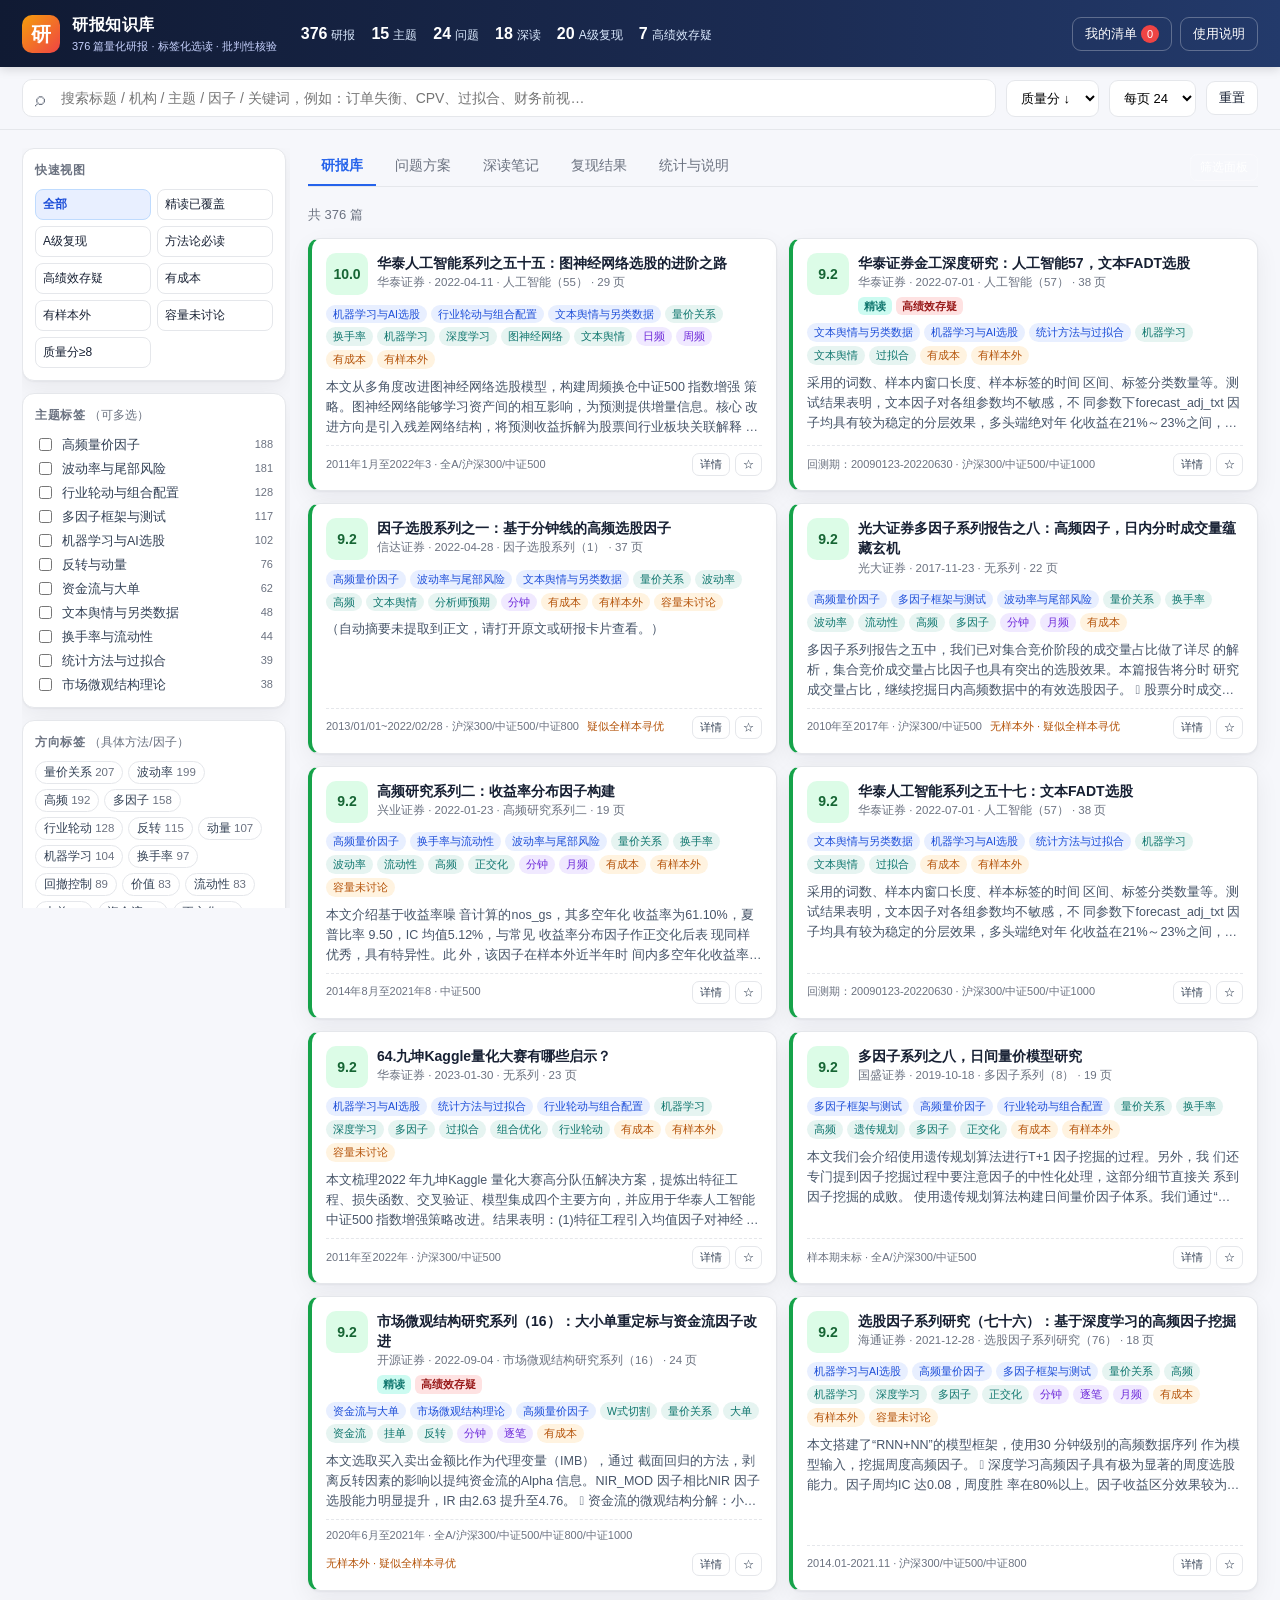
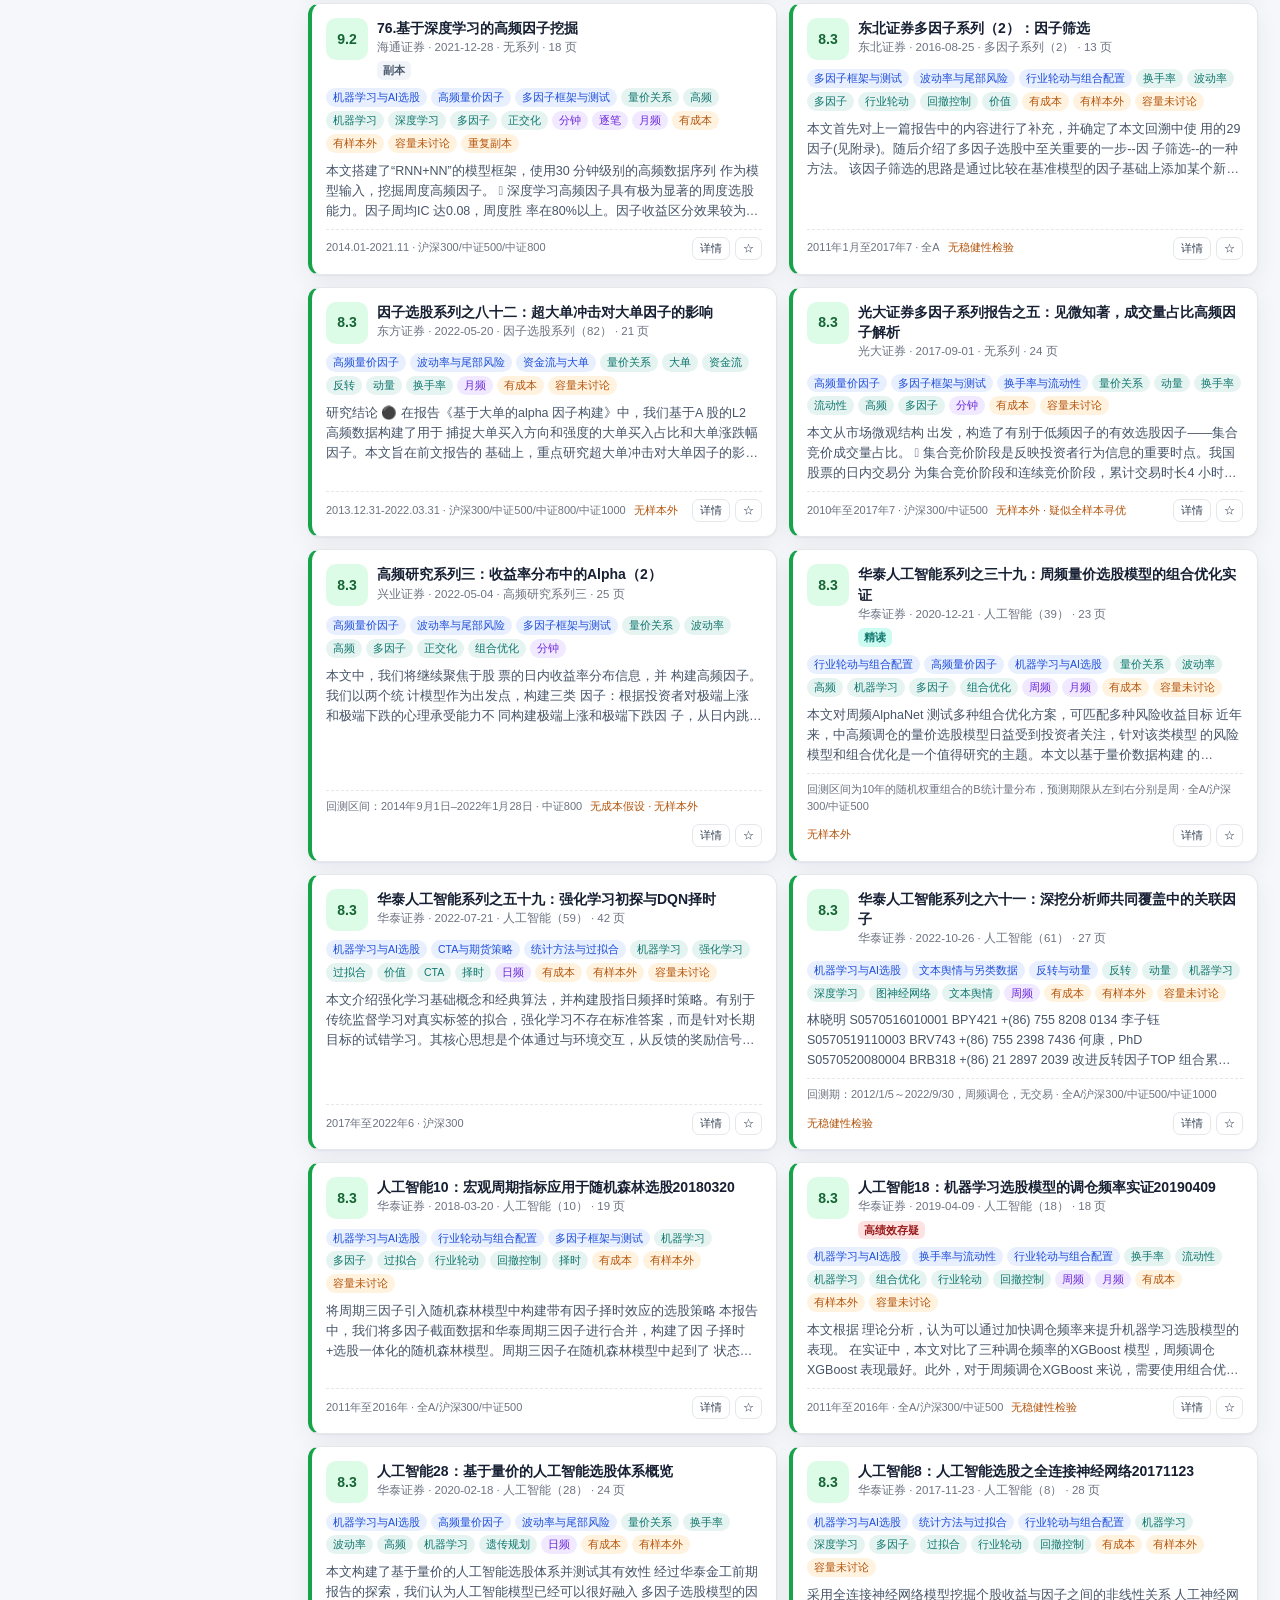
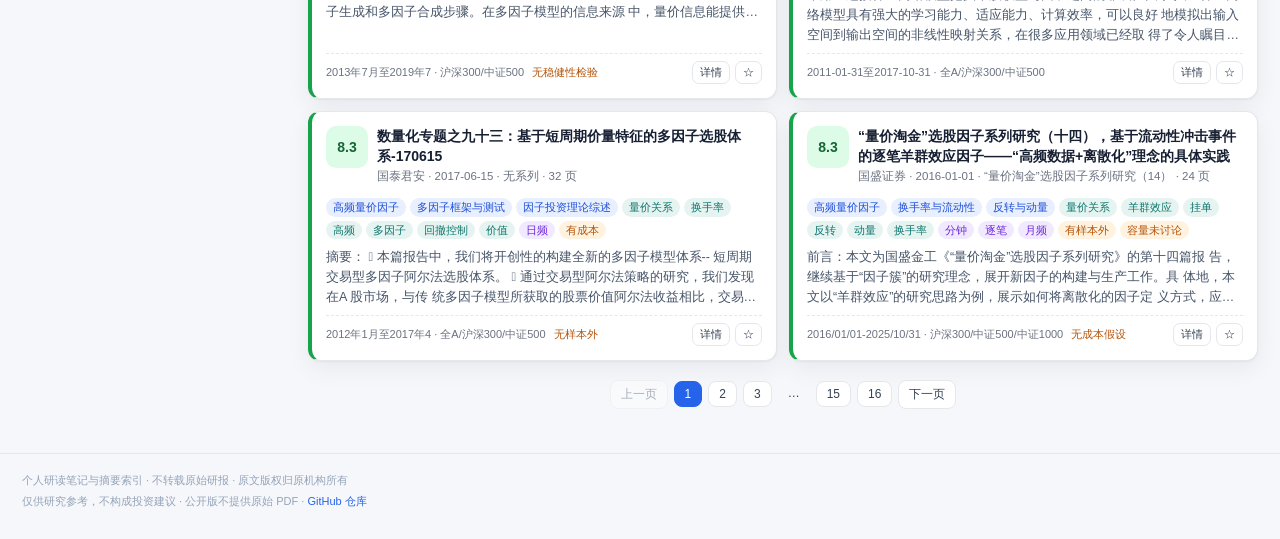
==== commit 7478d455: "update knowledge base: L3 small-sample validation" ====
--- a/index.html
+++ b/index.html
@@ -19,11 +19,6 @@
     <div class="topactions">
       <button class="btn ghost" id="btnBookmarks">我的清单 <span class="count" id="bmCount">0</span></button>
       <button class="btn ghost" id="btnHelp">使用说明</button>
-      <label class="switch" title="点击研报卡片时是否弹窗；关闭后本地版直接打开卡片文件">
-        <input type="checkbox" id="popupToggle" checked>
-        <span class="slider"></span>
-        <span class="switch-text">弹窗</span>
-      </label>
     </div>
   </header>
 
--- a/style.css
+++ b/style.css
@@ -55,14 +55,7 @@
 .topstats { display: flex; gap: 16px; flex: 1; flex-wrap: wrap; }
 .topstats .ts { font-size: 12px; color: #dbeafe; }
 .topstats .ts b { font-size: 16px; color: #fff; margin-right: 4px; }
-.topactions { display: flex; gap: 8px; align-items: center; }
-.switch { display: inline-flex; align-items: center; gap: 6px; cursor: pointer; user-select: none; font-size: 12px; }
-.switch input { display: none; }
-.switch .slider { width: 34px; height: 18px; border-radius: 999px; background: rgba(255,255,255,.25); position: relative; transition: background .2s; flex: 0 0 auto; }
-.switch .slider::after { content: ""; position: absolute; width: 14px; height: 14px; top: 2px; left: 2px; border-radius: 50%; background: #fff; transition: transform .2s; }
-.switch input:checked + .slider { background: #22c55e; }
-.switch input:checked + .slider::after { transform: translateX(16px); }
-.switch-text { color: #fff; opacity: .85; }
+.topactions { display: flex; gap: 8px; }
 
 /* buttons */
 .btn {
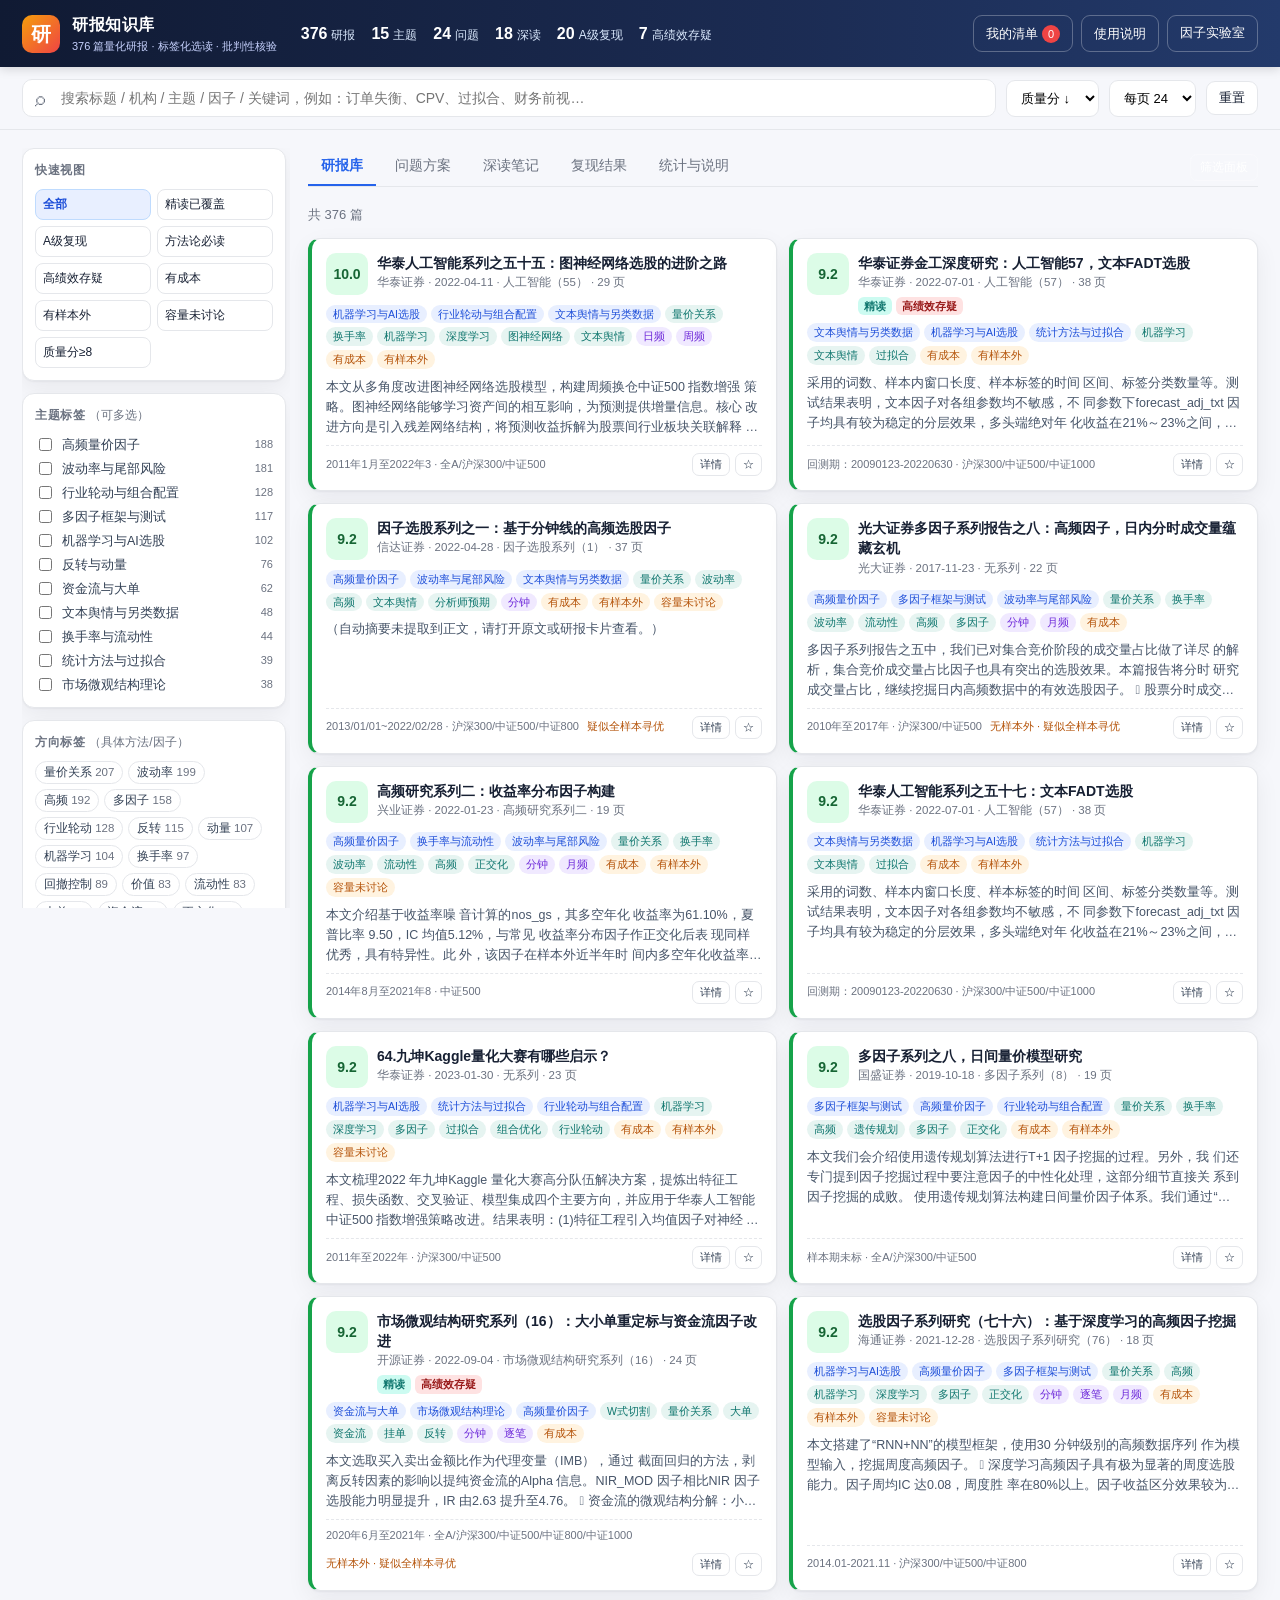
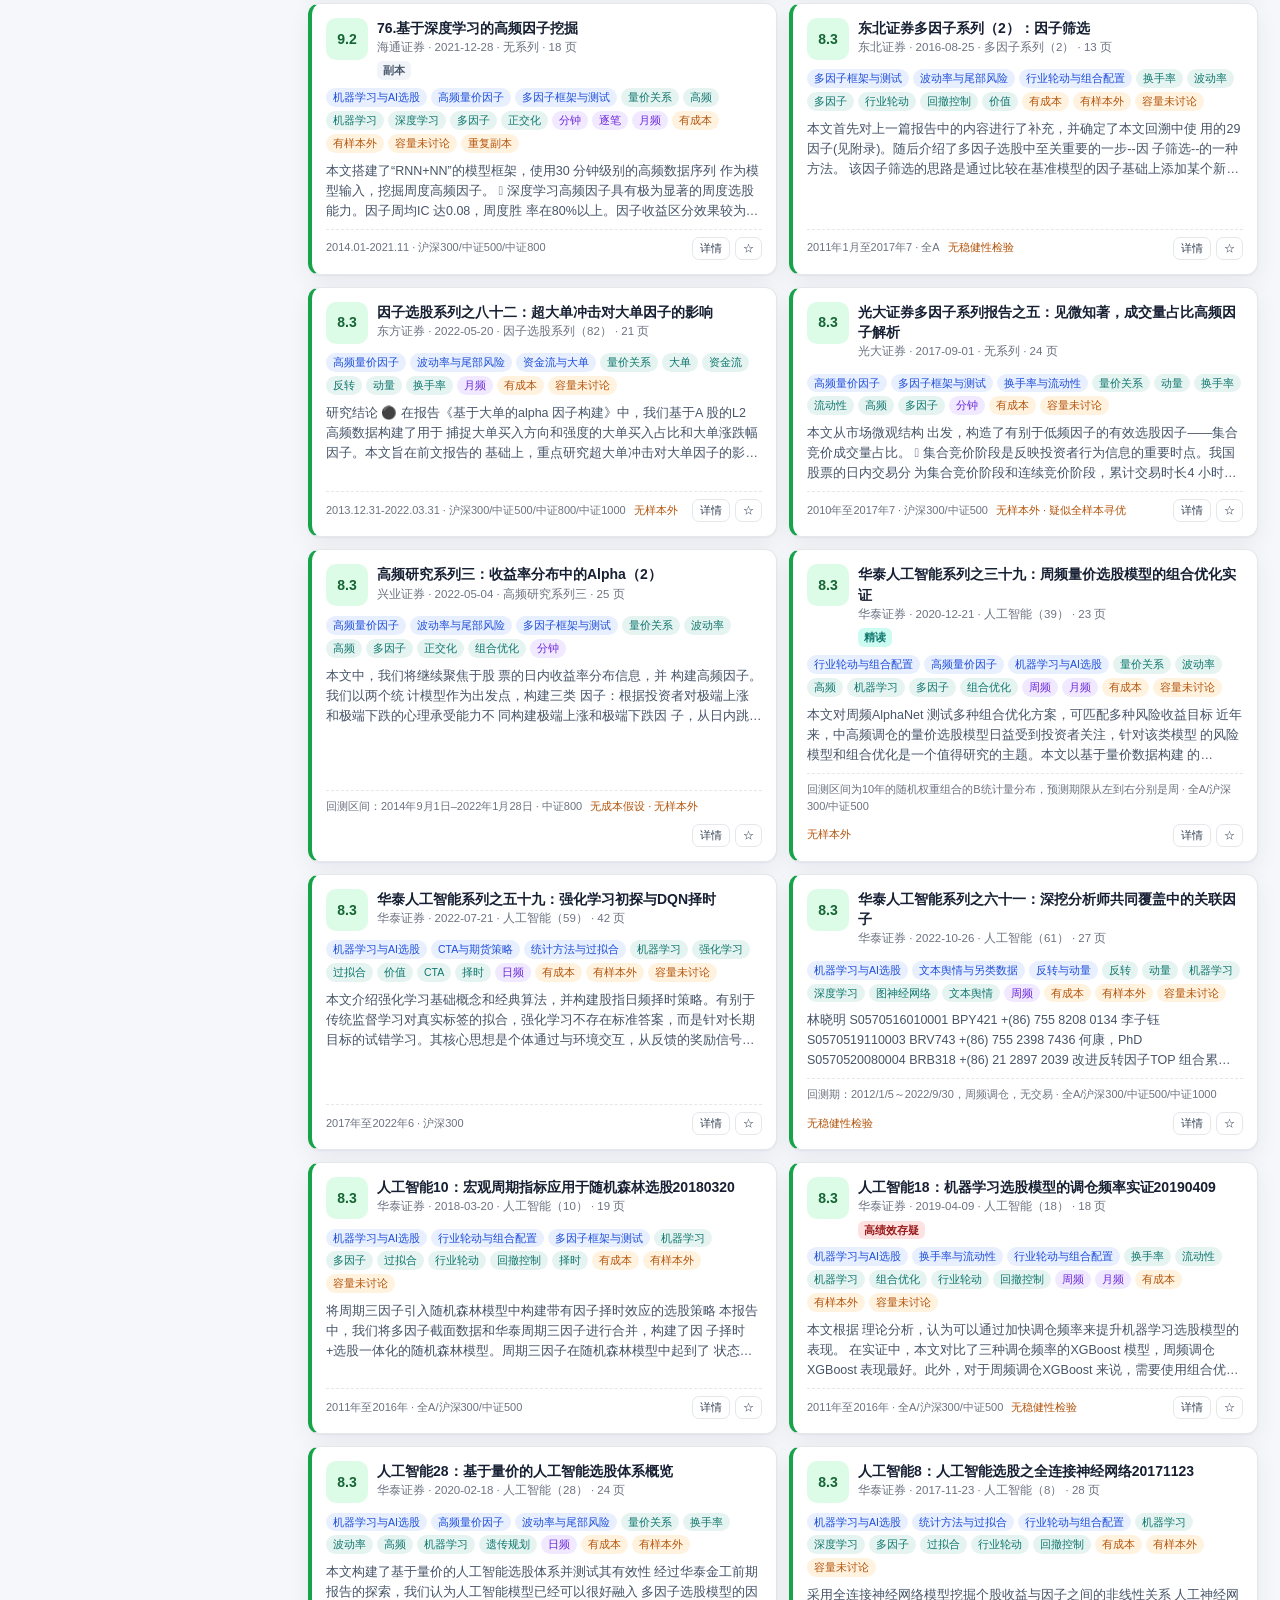
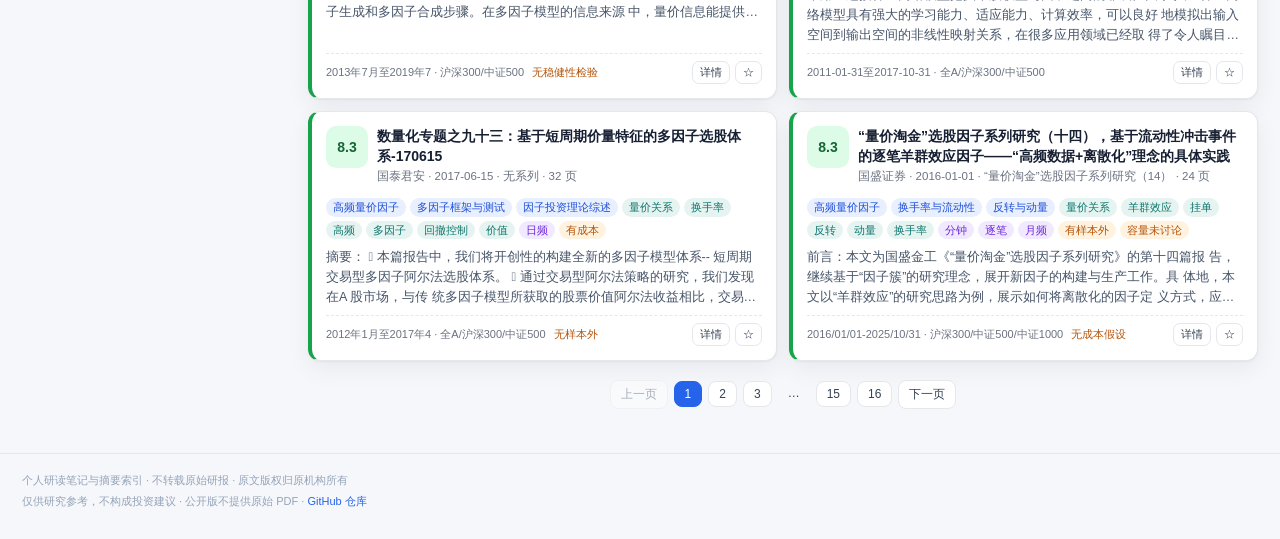
==== commit 30ce6547: "update knowledge base: L3 small-sample validation" ====
--- a/index.html
+++ b/index.html
@@ -19,6 +19,7 @@
     <div class="topactions">
       <button class="btn ghost" id="btnBookmarks">我的清单 <span class="count" id="bmCount">0</span></button>
       <button class="btn ghost" id="btnHelp">使用说明</button>
+      <a class="btn ghost" href="平台原型/index.html">因子实验室</a>
     </div>
   </header>
 
